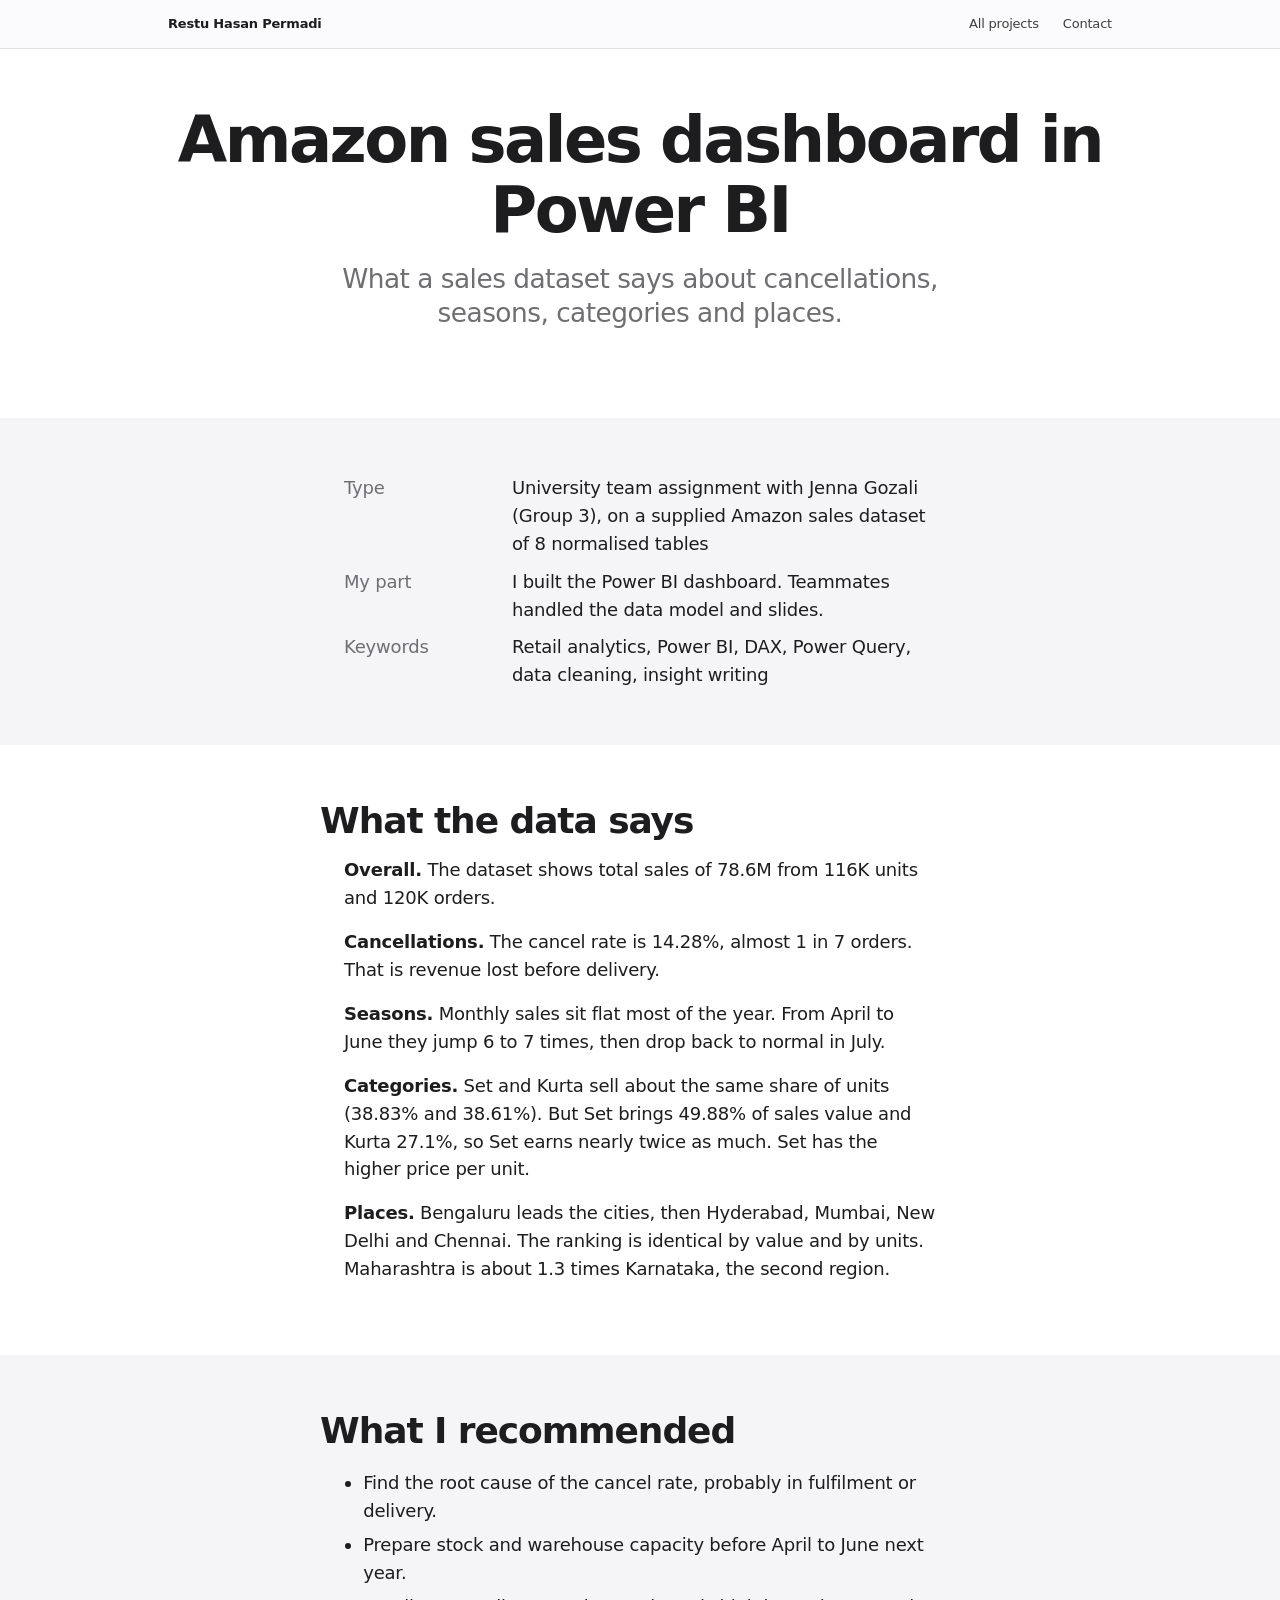
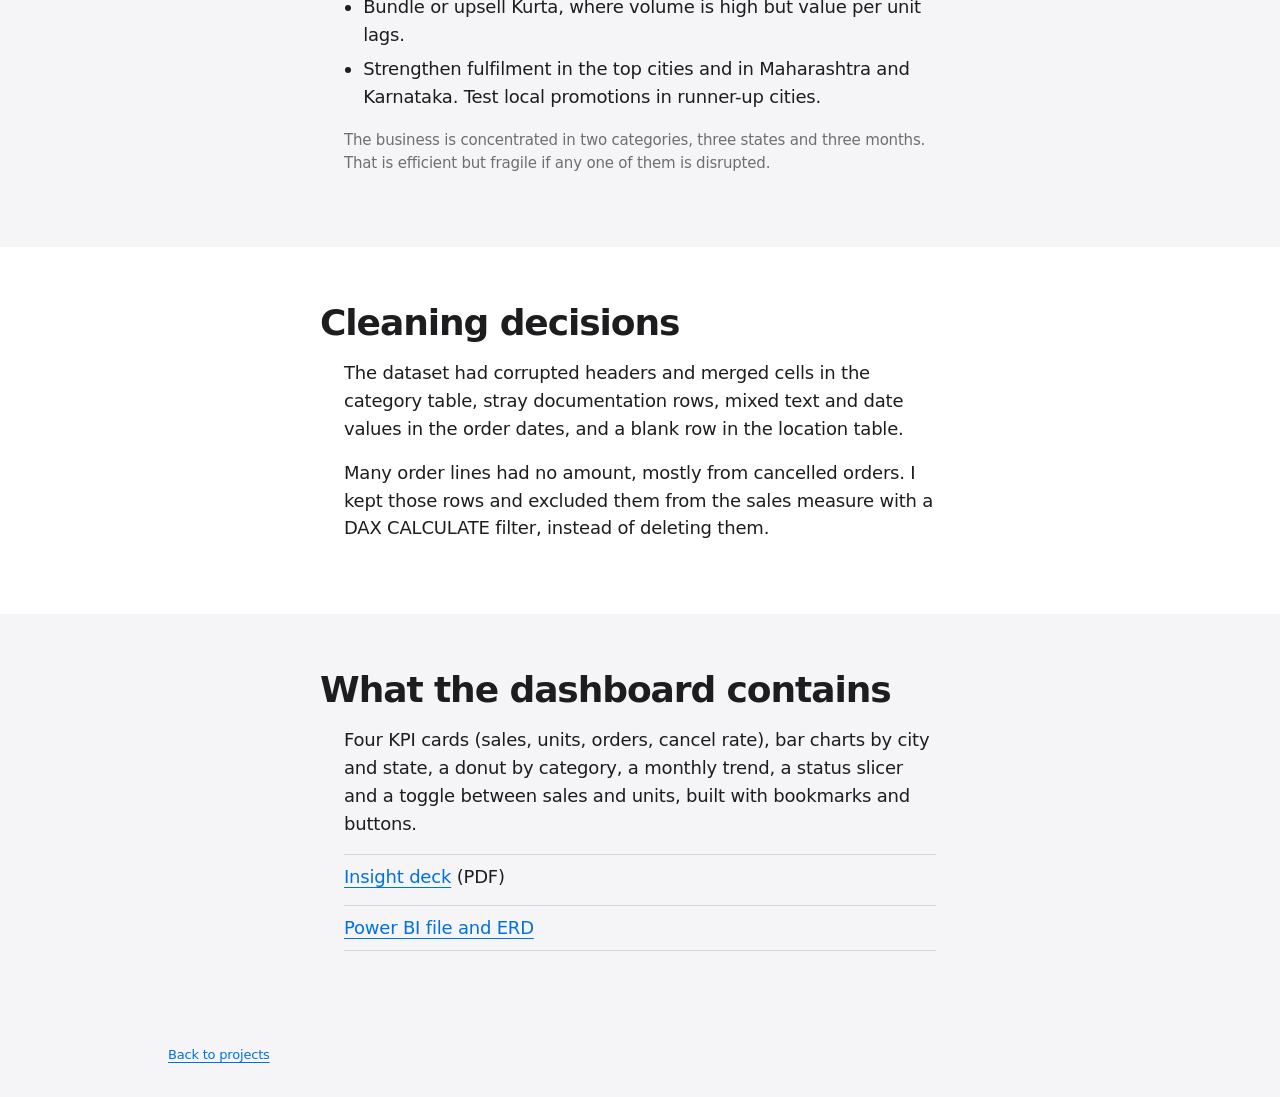
==== amazon-dashboard.html @ 0448d988 "Add files via upload" ====
<!DOCTYPE html>
<html lang="en">
<head>
  <meta charset="utf-8">
  <meta name="viewport" content="width=device-width, initial-scale=1">
  <title>Amazon Sales Dashboard | Restu Hasan Permadi</title>
  <link rel="stylesheet" href="style.css">
</head>
<body class="case">

<header class="site">
  <nav class="wrap" aria-label="Sections">
    <a class="name" href="index.html">Restu Hasan Permadi</a>
    <a href="index.html#projects">All projects</a>
    <a href="index.html#contact">Contact</a>
  </nav>
</header>

<main>
  <section class="hero wrap">
    <h1>Amazon sales dashboard in Power BI</h1>
    <p class="lead">What a sales dataset says about cancellations, seasons, categories and places.</p>
  </section>

  <section class="gray">
    <div class="body">
      <dl class="facts" style="margin-top:0">
        <dt>Type</dt><dd>University team assignment with Jenna Gozali (Group 3), on a supplied Amazon sales dataset of 8 normalised tables</dd>
        <dt>My part</dt><dd>I built the Power BI dashboard. Teammates handled the data model and slides.</dd>
        <dt>Keywords</dt><dd>Retail analytics, Power BI, DAX, Power Query, data cleaning, insight writing</dd>
      </dl>
    </div>
  </section>

  <section>
    <h2>What the data says</h2>
    <div class="body">
      <p><strong>Overall.</strong> The dataset shows total sales of 78.6M from 116K units and 120K orders.</p>
      <p><strong>Cancellations.</strong> The cancel rate is 14.28%, almost 1 in 7 orders. That is revenue lost before delivery.</p>
      <p><strong>Seasons.</strong> Monthly sales sit flat most of the year. From April to June they jump 6 to 7 times, then drop back to normal in July.</p>
      <p><strong>Categories.</strong> Set and Kurta sell about the same share of units (38.83% and 38.61%). But Set brings 49.88% of sales value and Kurta 27.1%, so Set earns nearly twice as much. Set has the higher price per unit.</p>
      <p><strong>Places.</strong> Bengaluru leads the cities, then Hyderabad, Mumbai, New Delhi and Chennai. The ranking is identical by value and by units. Maharashtra is about 1.3 times Karnataka, the second region.</p>
    </div>
  </section>

  <section class="gray">
    <h2>What I recommended</h2>
    <div class="body">
      <ul>
        <li>Find the root cause of the cancel rate, probably in fulfilment or delivery.</li>
        <li>Prepare stock and warehouse capacity before April to June next year.</li>
        <li>Bundle or upsell Kurta, where volume is high but value per unit lags.</li>
        <li>Strengthen fulfilment in the top cities and in Maharashtra and Karnataka. Test local promotions in runner-up cities.</li>
      </ul>
      <p class="note">The business is concentrated in two categories, three states and three months. That is efficient but fragile if any one of them is disrupted.</p>
    </div>
  </section>

  <section>
    <h2>Cleaning decisions</h2>
    <div class="body">
      <p>The dataset had corrupted headers and merged cells in the category table, stray documentation rows, mixed text and date values in the order dates, and a blank row in the location table.</p>
      <p>Many order lines had no amount, mostly from cancelled orders. I kept those rows and excluded them from the sales measure with a DAX CALCULATE filter, instead of deleting them.</p>
    </div>
  </section>

  <section class="gray">
    <h2>What the dashboard contains</h2>
    <div class="body">
      <p>Four KPI cards (sales, units, orders, cancel rate), bar charts by city and state, a donut by category, a monthly trend, a status slicer and a toggle between sales and units, built with bookmarks and buttons.</p>
      <ul class="docs">
        <li><a href="files/amazon-powerbi-deck.pdf">Insight deck</a> (PDF)</li>
        <li><a href="https://drive.google.com/drive/folders/1_nYB5-_UlMq2PHaqi1VxmDVyxdkS71Eo?usp=sharing">Power BI file and ERD</a></li>
      </ul>
    </div>
  </section>
</main>

<footer class="foot"><div class="wrap"><a href="index.html#projects">Back to projects</a></div></footer>

</body>
</html>
---- style.css ----
:root{--ink:#1d1d1f;--mut:#6e6e73;--gray:#f5f5f7;--blue:#0071e3;--sky:#2997ff;--w:62rem}
*{box-sizing:border-box}
html{scroll-behavior:smooth;scroll-padding-top:3rem}
body{margin:0;background:#fff;color:var(--ink);font:1.125rem/1.55 -apple-system,BlinkMacSystemFont,"SF Pro Text","Helvetica Neue",system-ui,sans-serif;letter-spacing:-.011em}
h1,h2,h3{font-weight:600;line-height:1.1;letter-spacing:-.03em;margin:0 0 1rem}
h1{font-size:clamp(2.75rem,8vw,5.5rem);letter-spacing:-.04em}
h2{font-size:clamp(2rem,5vw,3.25rem);text-align:center}
h3{font-size:1.4rem}
p{margin:0 0 1rem}
a{color:var(--blue);text-underline-offset:.2em}
a:focus-visible,button:focus-visible{outline:2px solid var(--blue);outline-offset:3px}
.wrap{max-width:var(--w);margin:0 auto;padding:0 1.5rem}
.narrow{max-width:38rem;margin-left:auto;margin-right:auto}
.mut{color:var(--mut)}
.c{text-align:center}

.site{position:sticky;top:0;z-index:200;background:rgba(251,251,253,.82);-webkit-backdrop-filter:saturate(180%) blur(20px);backdrop-filter:saturate(180%) blur(20px);border-bottom:1px solid rgba(0,0,0,.1)}
.site .wrap{display:flex;align-items:center;gap:1.5rem;height:3rem;font-size:.8125rem;overflow-x:auto;white-space:nowrap}
.site a{color:var(--ink);text-decoration:none;opacity:.85}
.site a:hover{opacity:1}
.site .name{font-weight:600;margin-right:auto;opacity:1}

section{padding:5.5rem 0}
.hero{padding:6.5rem 0 5.5rem;text-align:center}
.lead{font-size:clamp(1.25rem,3vw,1.65rem);line-height:1.3;color:var(--mut);max-width:38rem;margin:0 auto 2rem;letter-spacing:-.02em}
.btn{display:inline-block;background:var(--blue);color:#fff;border-radius:980px;padding:.7rem 1.5rem;text-decoration:none;font-size:1.0625rem;margin:0 .35rem .5rem}
.btn:hover{background:#0077ed}
.link{display:inline-block;margin:0 .75rem;font-size:1.0625rem}

.gray{background:var(--gray)}
.dark{background:#000;color:#f5f5f7}
.dark .mut{color:#a1a1a6}
.dark a{color:var(--sky)}

.facts{display:grid;grid-template-columns:9rem 1fr;gap:.6rem 1.5rem;max-width:40rem;margin:2rem auto 0}
.facts dt{color:var(--mut)}
.facts dd{margin:0}
.dark .facts dt{color:#86868b}
ul.plain{max-width:40rem;margin:2rem auto 0;padding:0;list-style:none}
ul.plain li{padding:.9rem 0;border-top:1px solid rgba(0,0,0,.12)}
ul.plain li:last-child{border-bottom:1px solid rgba(0,0,0,.12)}
.quote{font-size:clamp(1.4rem,3.2vw,2rem);line-height:1.3;letter-spacing:-.025em;font-weight:600;max-width:40rem;margin:2rem auto 1rem;text-align:center}
.foot{background:var(--gray);padding:2rem 0;font-size:.8125rem;color:var(--mut)}

/* Case pages */
.case h2{text-align:left;font-size:clamp(1.6rem,3.6vw,2.25rem);max-width:40rem;margin-left:auto;margin-right:auto}
.body{max-width:40rem;margin:0 auto;padding:0 1.5rem}
.case section{padding:3.5rem 0}
.case .hero h1{font-size:clamp(2.25rem,6vw,4rem)}
.big{font-size:clamp(2rem,5vw,3.25rem);font-weight:600;letter-spacing:-.035em;line-height:1.1}
table{border-collapse:collapse;width:100%;font-size:1rem;margin:1.25rem 0}
th,td{text-align:left;padding:.6rem .75rem .6rem 0;border-bottom:1px solid rgba(0,0,0,.12);vertical-align:top}
th{font-weight:600}
td.n,th.n{text-align:right;padding-right:0;white-space:nowrap}
.note{font-size:.9375rem;color:var(--mut)}
.docs{list-style:none;padding:0;margin:1rem 0 0}
.docs li{padding:.5rem 0;border-top:1px solid rgba(0,0,0,.12)}
.docs li:last-child{border-bottom:1px solid rgba(0,0,0,.12)}
ol,ul{padding-left:1.2rem}
li{margin-bottom:.4rem}

/* Coverflow: centre card faces you, neighbours swing their outer edges forward */
.cf{max-width:64rem;margin:3rem auto 0;padding:0 1.5rem;--cw:min(21rem,72vw);--ch:calc(var(--cw) * .62)}
.cf-stage{position:relative;height:calc(var(--ch) + 3rem);perspective:1000px;overflow:hidden;touch-action:pan-y;cursor:grab;user-select:none;-webkit-user-select:none}
.cf-stage.drag{cursor:grabbing}
.cf-card{position:absolute;left:50%;top:50%;width:var(--cw);height:var(--ch);margin:calc(var(--ch) / -2) 0 0 calc(var(--cw) / -2);padding:1.1rem;border:0;border-radius:14px;display:flex;align-items:flex-end;text-align:left;font:inherit;font-weight:600;letter-spacing:-.02em;color:#fff;background:var(--c) center/cover;box-shadow:0 20px 50px rgba(0,0,0,.55);transition:transform .45s ease,opacity .45s ease}
.cf-stage.drag .cf-card{transition:none}
.cf-card span{font-size:1.3rem;line-height:1.15}
.cf-card.img span{position:absolute;width:1px;height:1px;overflow:hidden;clip:rect(0 0 0 0)}
.cf-cap{text-align:center;margin-top:2rem;min-height:17rem}
.cf-cap .facts{grid-template-columns:auto auto;justify-content:center;text-align:left;margin:1.25rem auto;font-size:1rem;gap:.35rem 1.5rem}
.cf-ctl{display:flex;justify-content:center;gap:.75rem}
.cf-ctl button{font:inherit;font-size:1rem;background:none;border:1px solid #424245;border-radius:980px;padding:.45rem 1.25rem;color:#f5f5f7;cursor:pointer}
.cf-ctl button:disabled{color:#6e6e73;border-color:#2c2c2e;cursor:default}

.print-only{display:none}

@media (max-width:34rem){.facts{grid-template-columns:1fr;gap:0}.facts dd{margin-bottom:.75rem}.cf-cap .facts{grid-template-columns:1fr;text-align:center}}
@media (prefers-reduced-motion:reduce){html{scroll-behavior:auto}.cf-card{transition:none}}

@media print{
  @page{size:A4;margin:14mm}
  body{font-size:10.5pt;line-height:1.45;-webkit-print-color-adjust:exact;print-color-adjust:exact}
  .site,.cf,.btn,.link,noscript,.no-print{display:none!important}
  .print-only{display:block}
  .dark{background:#fff;color:var(--ink)}
  .dark .mut{color:var(--mut)}
  section{padding:1rem 0}
  h2{break-after:avoid}
  .hero{padding:1rem 0 1.2rem}
  h1{font-size:34pt}
  h2{font-size:18pt;margin-bottom:.6rem}
  .case h2{font-size:15pt}
  .case section{padding:.8rem 0}
  .gray{background:#fff}
  .facts{margin-top:.8rem}
  a{color:var(--ink);text-decoration:underline}
  .pl{display:grid;grid-template-columns:1fr;gap:.9rem;max-width:40rem;margin:1rem auto 0}
  .pl article{break-inside:avoid;border-top:1px solid #ccc;padding-top:.6rem}
  .pl img{display:block;width:7.5cm;height:auto;border-radius:6px;margin-bottom:.4rem}
  .pl h3{font-size:12pt;margin-bottom:.2rem}
  .pl p{margin-bottom:.2rem}
  table,.docs li{break-inside:avoid}
  .foot{display:none}
}
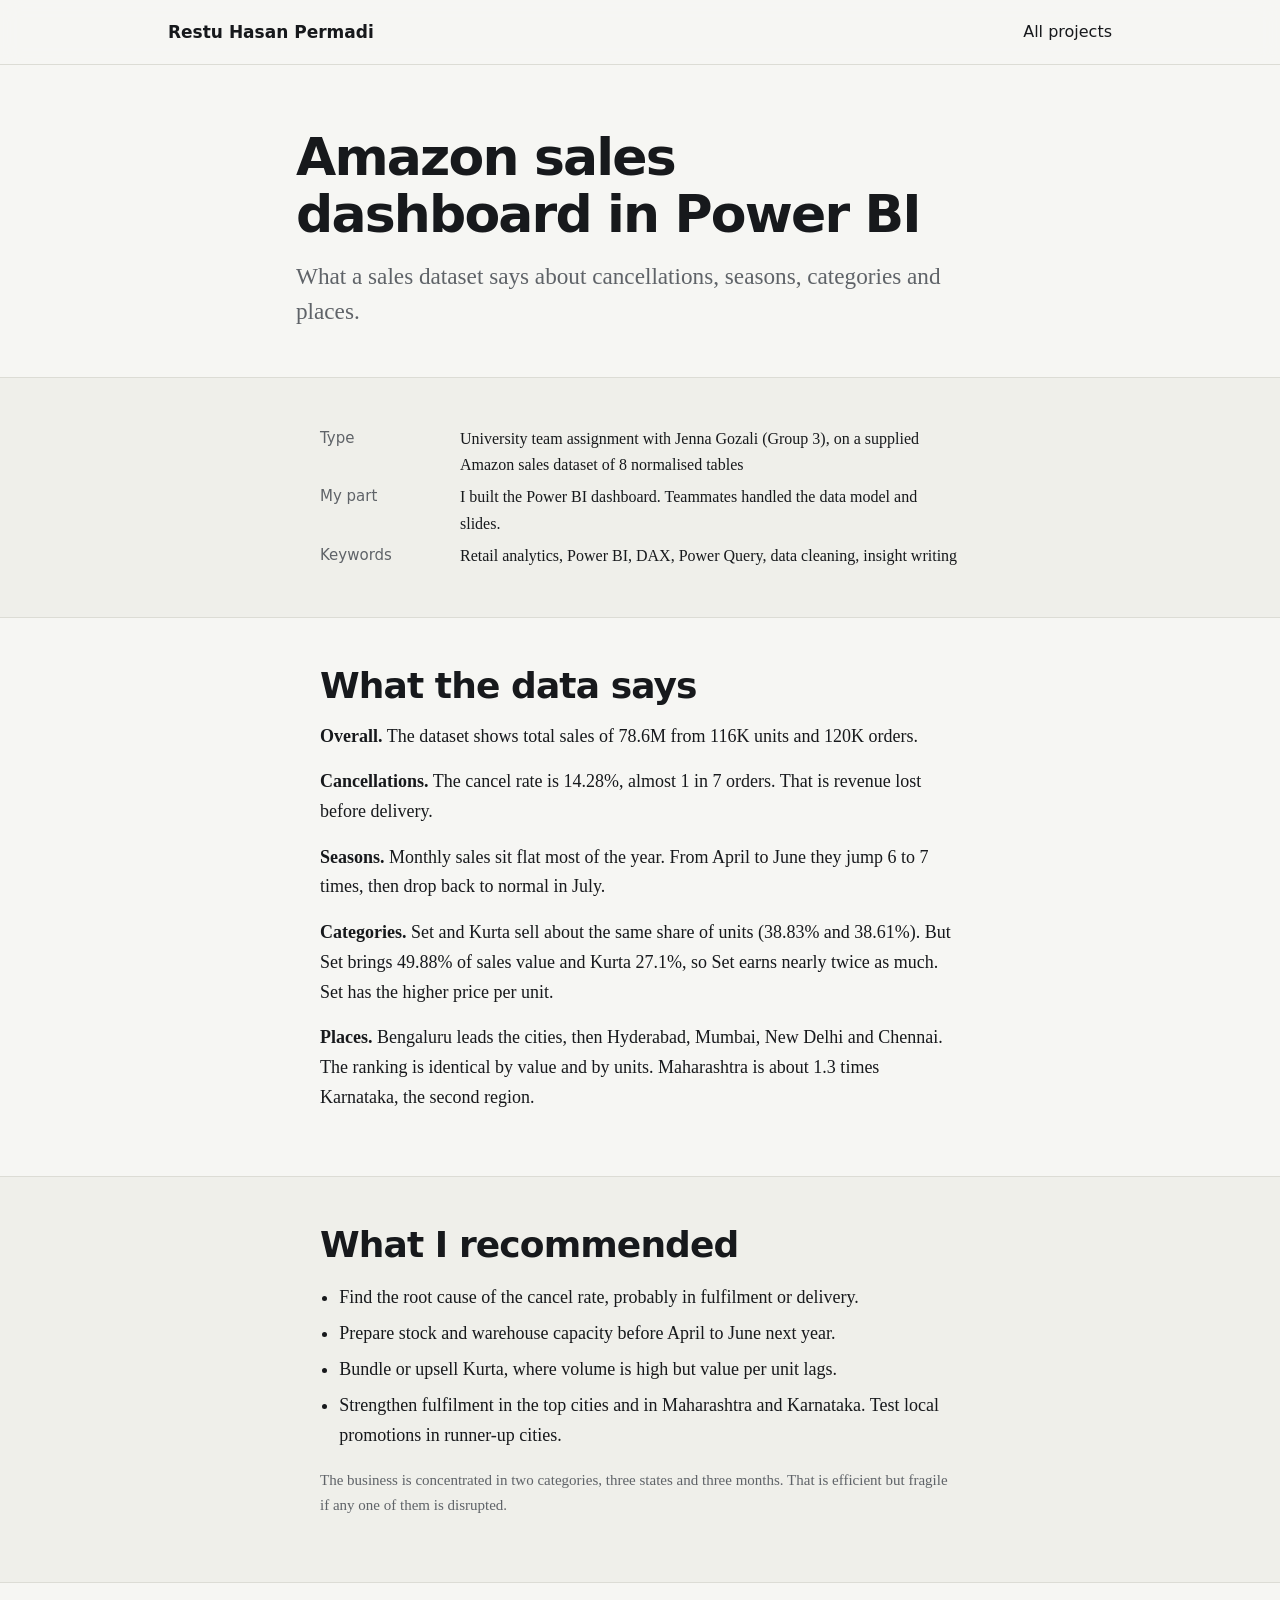
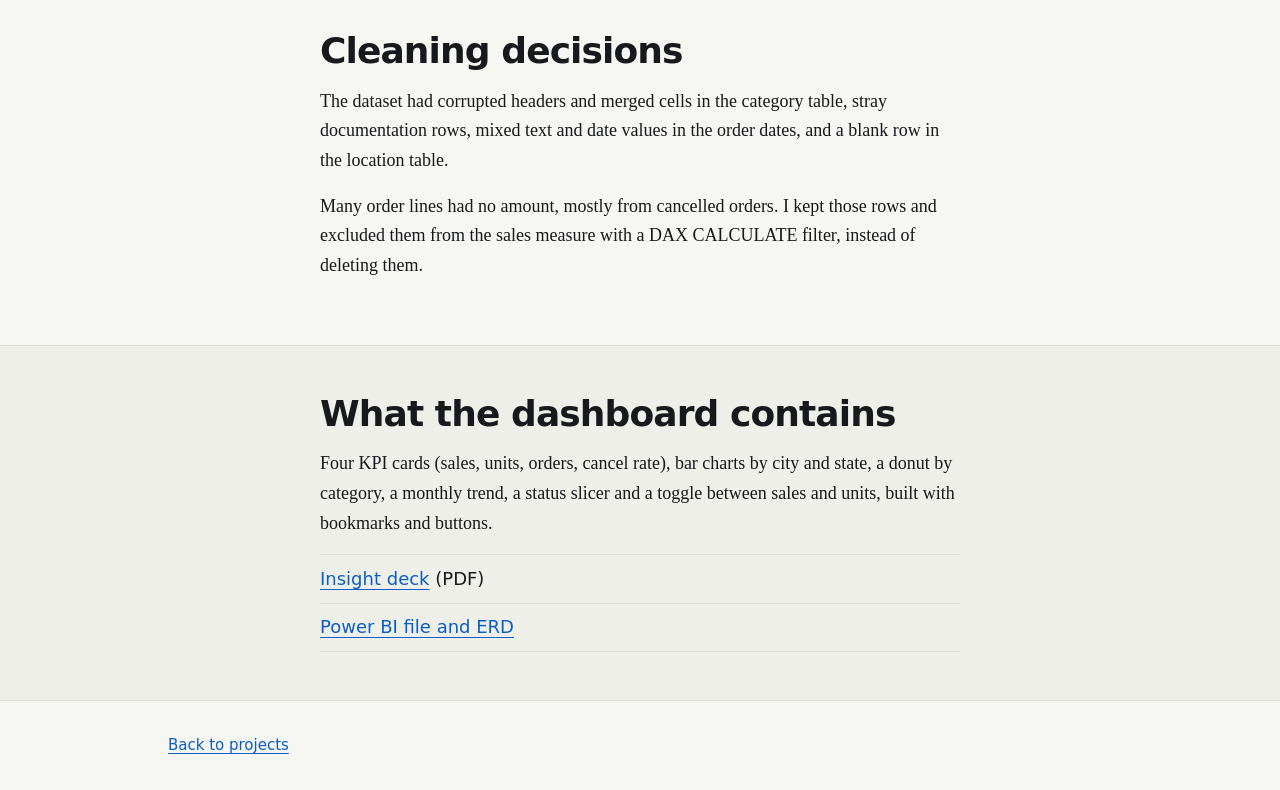
==== commit 97e22e90: "Add files via upload" ====
--- a/amazon-dashboard.html
+++ b/amazon-dashboard.html
@@ -12,7 +12,6 @@
   <nav class="wrap" aria-label="Sections">
     <a class="name" href="index.html">Restu Hasan Permadi</a>
     <a href="index.html#projects">All projects</a>
-    <a href="index.html#contact">Contact</a>
   </nav>
 </header>
 
--- a/style.css
+++ b/style.css
@@ -1,105 +1,135 @@
-:root{--ink:#1d1d1f;--mut:#6e6e73;--gray:#f5f5f7;--blue:#0071e3;--sky:#2997ff;--w:62rem}
+:root{--bg:#f6f6f3;--paper:#fff;--ink:#17191c;--mut:#5f6368;--rule:#dcdcd5;--accent:#0b5fc4;--accent-d:#094c9d;--serif:"Iowan Old Style","Palatino Linotype",Palatino,Georgia,serif;--sans:-apple-system,BlinkMacSystemFont,"Segoe UI","Helvetica Neue",system-ui,sans-serif}
 *{box-sizing:border-box}
-html{scroll-behavior:smooth;scroll-padding-top:3rem}
-body{margin:0;background:#fff;color:var(--ink);font:1.125rem/1.55 -apple-system,BlinkMacSystemFont,"SF Pro Text","Helvetica Neue",system-ui,sans-serif;letter-spacing:-.011em}
-h1,h2,h3{font-weight:600;line-height:1.1;letter-spacing:-.03em;margin:0 0 1rem}
-h1{font-size:clamp(2.75rem,8vw,5.5rem);letter-spacing:-.04em}
-h2{font-size:clamp(2rem,5vw,3.25rem);text-align:center}
-h3{font-size:1.4rem}
+html{scroll-behavior:smooth;scroll-padding-top:4.5rem}
+body{margin:0;background:var(--bg);color:var(--ink);font:1.125rem/1.65 var(--serif)}
+h1,h2,h3,.sans{font-family:var(--sans)}
+h1,h2,h3{font-weight:700;line-height:1.1;letter-spacing:-.025em;margin:0 0 1rem}
+h1{font-size:clamp(2.75rem,7vw,4.75rem);letter-spacing:-.035em}
+h2{font-size:clamp(1.75rem,3.6vw,2.25rem)}
+h3{font-size:1.2rem;letter-spacing:-.015em}
 p{margin:0 0 1rem}
-a{color:var(--blue);text-underline-offset:.2em}
-a:focus-visible,button:focus-visible{outline:2px solid var(--blue);outline-offset:3px}
-.wrap{max-width:var(--w);margin:0 auto;padding:0 1.5rem}
-.narrow{max-width:38rem;margin-left:auto;margin-right:auto}
+a{color:var(--accent);text-underline-offset:.2em}
+a:hover{color:var(--accent-d)}
+a:focus-visible,button:focus-visible{outline:2px solid var(--accent);outline-offset:3px}
+.wrap{max-width:62rem;margin:0 auto;padding:0 1.5rem}
 .mut{color:var(--mut)}
 .c{text-align:center}
+.note{font-size:.9375rem;color:var(--mut)}
 
-.site{position:sticky;top:0;z-index:200;background:rgba(251,251,253,.82);-webkit-backdrop-filter:saturate(180%) blur(20px);backdrop-filter:saturate(180%) blur(20px);border-bottom:1px solid rgba(0,0,0,.1)}
-.site .wrap{display:flex;align-items:center;gap:1.5rem;height:3rem;font-size:.8125rem;overflow-x:auto;white-space:nowrap}
-.site a{color:var(--ink);text-decoration:none;opacity:.85}
-.site a:hover{opacity:1}
-.site .name{font-weight:600;margin-right:auto;opacity:1}
+/* Top bar */
+.site{position:sticky;top:0;z-index:200;background:rgba(246,246,243,.92);-webkit-backdrop-filter:blur(10px);backdrop-filter:blur(10px);border-bottom:1px solid var(--rule);font-family:var(--sans)}
+.site .wrap{display:flex;align-items:center;gap:1.5rem;height:4rem;font-size:1rem;overflow-x:auto;white-space:nowrap}
+.site a{color:var(--ink);text-decoration:none}
+.site a:hover{color:var(--accent)}
+.site .name{font-weight:700;margin-right:auto;font-size:1.0625rem}
 
-section{padding:5.5rem 0}
-.hero{padding:6.5rem 0 5.5rem;text-align:center}
-.lead{font-size:clamp(1.25rem,3vw,1.65rem);line-height:1.3;color:var(--mut);max-width:38rem;margin:0 auto 2rem;letter-spacing:-.02em}
-.btn{display:inline-block;background:var(--blue);color:#fff;border-radius:980px;padding:.7rem 1.5rem;text-decoration:none;font-size:1.0625rem;margin:0 .35rem .5rem}
-.btn:hover{background:#0077ed}
-.link{display:inline-block;margin:0 .75rem;font-size:1.0625rem}
+section{padding:4.5rem 0}
+section+section{border-top:1px solid var(--rule)}
 
-.gray{background:var(--gray)}
-.dark{background:#000;color:#f5f5f7}
-.dark .mut{color:#a1a1a6}
-.dark a{color:var(--sky)}
+/* Intro */
+.intro{padding:4.5rem 0 4rem;border-top:0}
+.intro .wrap{display:grid;grid-template-columns:minmax(0,19rem) minmax(0,1fr);gap:3.5rem;align-items:center}
+.photo{position:relative;margin:0 1rem 1rem 0}
+.photo::before{content:"";position:absolute;inset:1rem -1rem -1rem 1rem;background:var(--accent);border-radius:6px}
+.photo img{position:relative;display:block;width:100%;height:auto;aspect-ratio:4/5;object-fit:cover;object-position:center 20%;border-radius:6px;background:#e6e6e1}
+.lead{font-size:clamp(1.2rem,2.4vw,1.45rem);line-height:1.5}
+.intro p{max-width:36rem}
+.links{display:flex;flex-wrap:wrap;align-items:center;gap:.5rem 1.25rem;margin-top:1.75rem;font-family:var(--sans);font-size:1rem}
+.btn{display:inline-block;background:var(--accent);color:#fff;border-radius:6px;padding:.7rem 1.25rem;text-decoration:none;font-weight:600}
+.btn:hover{background:var(--accent-d);color:#fff}
 
-.facts{display:grid;grid-template-columns:9rem 1fr;gap:.6rem 1.5rem;max-width:40rem;margin:2rem auto 0}
-.facts dt{color:var(--mut)}
+/* Work */
+.wrap.sec-head{max-width:62rem;margin-bottom:2rem}
+.sec-head p{color:var(--mut);margin:0;max-width:40rem}
+.cf{max-width:64rem;margin:0 auto;padding:0 1.5rem;--cw:min(21rem,72vw);--ch:calc(var(--cw) * .62)}
+.cf-stage{position:relative;height:calc(var(--ch) + 3rem);perspective:1000px;overflow:hidden;touch-action:pan-y;cursor:grab;user-select:none;-webkit-user-select:none}
+.cf-stage.drag{cursor:grabbing}
+.cf-card{position:absolute;left:50%;top:50%;width:var(--cw);height:var(--ch);margin:calc(var(--ch) / -2) 0 0 calc(var(--cw) / -2);padding:0;border:1px solid var(--rule);border-radius:8px;overflow:hidden;background:#fff center/cover no-repeat;box-shadow:0 14px 34px rgba(23,25,28,.22);transition:transform .45s ease,opacity .45s ease;font:inherit;color:inherit}
+.cf-stage.drag .cf-card{transition:none}
+.cf-card span{position:absolute;width:1px;height:1px;overflow:hidden;clip:rect(0 0 0 0)}
+.cf-cap{max-width:40rem;margin:1.5rem auto 0;text-align:center;min-height:15rem}
+.cf-cap h3{font-size:1.5rem;margin-bottom:.5rem}
+.cf-cap p{margin:0 auto .75rem}
+.facts{display:grid;grid-template-columns:7.5rem 1fr;gap:.35rem 1.25rem;margin:1rem auto;text-align:left;font-size:1rem;max-width:34rem}
+.facts dt{color:var(--mut);font-family:var(--sans);font-size:.9375rem}
 .facts dd{margin:0}
-.dark .facts dt{color:#86868b}
-ul.plain{max-width:40rem;margin:2rem auto 0;padding:0;list-style:none}
-ul.plain li{padding:.9rem 0;border-top:1px solid rgba(0,0,0,.12)}
-ul.plain li:last-child{border-bottom:1px solid rgba(0,0,0,.12)}
-.quote{font-size:clamp(1.4rem,3.2vw,2rem);line-height:1.3;letter-spacing:-.025em;font-weight:600;max-width:40rem;margin:2rem auto 1rem;text-align:center}
-.foot{background:var(--gray);padding:2rem 0;font-size:.8125rem;color:var(--mut)}
+.cf-ctl{display:flex;justify-content:center;gap:.75rem;margin-top:.5rem;font-family:var(--sans)}
+.cf-ctl button{font:inherit;font-size:1rem;background:none;border:1px solid var(--ink);border-radius:6px;padding:.4rem 1.1rem;color:var(--ink);cursor:pointer}
+.cf-ctl button:hover:not(:disabled){background:var(--ink);color:#fff}
+.cf-ctl button:disabled{color:#9a9ea3;border-color:var(--rule);cursor:default}
+
+.more{max-width:44rem;margin:4rem auto 0;padding:0 1.5rem}
+.more h3{margin-bottom:.25rem}
+.list{list-style:none;margin:1rem 0 0;padding:0}
+.list li{padding:.9rem 0;border-top:1px solid var(--rule);display:grid;grid-template-columns:1fr auto;gap:.25rem 1.5rem;align-items:baseline;margin:0}
+.list li:last-child{border-bottom:1px solid var(--rule)}
+.list strong{font-family:var(--sans);font-weight:600}
+.list .d{grid-column:1;color:var(--mut);font-size:1rem}
+.list .l{grid-row:1;grid-column:2;font-family:var(--sans);font-size:.9375rem}
+
+/* Experience */
+.tl{list-style:none;margin:0;padding:0;max-width:44rem}
+.tl li{display:grid;grid-template-columns:8rem 1fr;gap:.25rem 2rem;padding:1.1rem 0;border-top:1px solid var(--rule);margin:0}
+.tl li:last-child{border-bottom:1px solid var(--rule)}
+.tl .when{font-family:var(--sans);color:var(--mut);font-size:.9375rem;padding-top:.15rem}
+.tl strong{font-family:var(--sans);font-weight:600}
+.tl p{margin:.15rem 0 0;color:var(--mut);font-size:1rem}
+.tools{max-width:44rem;margin-top:1.5rem}
+
+.foot{border-top:1px solid var(--rule);padding:2rem 0;font-family:var(--sans);font-size:.9375rem;color:var(--mut)}
+.print-only{display:none}
 
 /* Case pages */
-.case h2{text-align:left;font-size:clamp(1.6rem,3.6vw,2.25rem);max-width:40rem;margin-left:auto;margin-right:auto}
-.body{max-width:40rem;margin:0 auto;padding:0 1.5rem}
-.case section{padding:3.5rem 0}
-.case .hero h1{font-size:clamp(2.25rem,6vw,4rem)}
-.big{font-size:clamp(2rem,5vw,3.25rem);font-weight:600;letter-spacing:-.035em;line-height:1.1}
-table{border-collapse:collapse;width:100%;font-size:1rem;margin:1.25rem 0}
-th,td{text-align:left;padding:.6rem .75rem .6rem 0;border-bottom:1px solid rgba(0,0,0,.12);vertical-align:top}
+.case .hero{padding:4rem 0 3rem}
+.case .hero.wrap{max-width:43rem}
+.case .hero h1{font-size:clamp(2rem,5vw,3.25rem)}
+.case .hero .lead{color:var(--mut);margin-bottom:0}
+.case section{padding:3rem 0}
+.case .gray{background:#efefea}
+.case section h2{max-width:43rem;margin-left:auto;margin-right:auto;padding:0 1.5rem}
+.body{max-width:43rem;margin:0 auto;padding:0 1.5rem}
+.case .facts{margin:0;max-width:none}
+table{border-collapse:collapse;width:100%;font-size:1rem;margin:1.25rem 0;font-family:var(--sans)}
+th,td{text-align:left;padding:.6rem .75rem .6rem 0;border-bottom:1px solid var(--rule);vertical-align:top}
 th{font-weight:600}
 td.n,th.n{text-align:right;padding-right:0;white-space:nowrap}
-.note{font-size:.9375rem;color:var(--mut)}
-.docs{list-style:none;padding:0;margin:1rem 0 0}
-.docs li{padding:.5rem 0;border-top:1px solid rgba(0,0,0,.12)}
-.docs li:last-child{border-bottom:1px solid rgba(0,0,0,.12)}
+.docs{list-style:none;padding:0;margin:1rem 0 0;font-family:var(--sans)}
+.docs li{padding:.55rem 0;border-top:1px solid var(--rule);margin:0}
+.docs li:last-child{border-bottom:1px solid var(--rule)}
 ol,ul{padding-left:1.2rem}
 li{margin-bottom:.4rem}
 
-/* Coverflow: centre card faces you, neighbours swing their outer edges forward */
-.cf{max-width:64rem;margin:3rem auto 0;padding:0 1.5rem;--cw:min(21rem,72vw);--ch:calc(var(--cw) * .62)}
-.cf-stage{position:relative;height:calc(var(--ch) + 3rem);perspective:1000px;overflow:hidden;touch-action:pan-y;cursor:grab;user-select:none;-webkit-user-select:none}
-.cf-stage.drag{cursor:grabbing}
-.cf-card{position:absolute;left:50%;top:50%;width:var(--cw);height:var(--ch);margin:calc(var(--ch) / -2) 0 0 calc(var(--cw) / -2);padding:1.1rem;border:0;border-radius:14px;display:flex;align-items:flex-end;text-align:left;font:inherit;font-weight:600;letter-spacing:-.02em;color:#fff;background:var(--c) center/cover;box-shadow:0 20px 50px rgba(0,0,0,.55);transition:transform .45s ease,opacity .45s ease}
-.cf-stage.drag .cf-card{transition:none}
-.cf-card span{font-size:1.3rem;line-height:1.15}
-.cf-card.img span{position:absolute;width:1px;height:1px;overflow:hidden;clip:rect(0 0 0 0)}
-.cf-cap{text-align:center;margin-top:2rem;min-height:17rem}
-.cf-cap .facts{grid-template-columns:auto auto;justify-content:center;text-align:left;margin:1.25rem auto;font-size:1rem;gap:.35rem 1.5rem}
-.cf-ctl{display:flex;justify-content:center;gap:.75rem}
-.cf-ctl button{font:inherit;font-size:1rem;background:none;border:1px solid #424245;border-radius:980px;padding:.45rem 1.25rem;color:#f5f5f7;cursor:pointer}
-.cf-ctl button:disabled{color:#6e6e73;border-color:#2c2c2e;cursor:default}
-
-.print-only{display:none}
-
-@media (max-width:34rem){.facts{grid-template-columns:1fr;gap:0}.facts dd{margin-bottom:.75rem}.cf-cap .facts{grid-template-columns:1fr;text-align:center}}
+@media (max-width:48rem){
+  .intro .wrap{grid-template-columns:1fr;gap:2.5rem}
+  .photo{max-width:16rem}
+  section{padding:3.5rem 0}
+}
+@media (max-width:34rem){
+  .facts{grid-template-columns:1fr;gap:0}.facts dd{margin-bottom:.6rem}
+  .tl li{grid-template-columns:1fr}
+  .list li{grid-template-columns:1fr}.list .l{grid-row:auto;grid-column:1}
+}
 @media (prefers-reduced-motion:reduce){html{scroll-behavior:auto}.cf-card{transition:none}}
 
 @media print{
   @page{size:A4;margin:14mm}
-  body{font-size:10.5pt;line-height:1.45;-webkit-print-color-adjust:exact;print-color-adjust:exact}
-  .site,.cf,.btn,.link,noscript,.no-print{display:none!important}
+  body{font-size:10.5pt;line-height:1.45;background:#fff;-webkit-print-color-adjust:exact;print-color-adjust:exact}
+  .site,.cf,.btn,noscript,.no-print,.cf-ctl,.foot{display:none!important}
   .print-only{display:block}
-  .dark{background:#fff;color:var(--ink)}
-  .dark .mut{color:var(--mut)}
-  section{padding:1rem 0}
-  h2{break-after:avoid}
-  .hero{padding:1rem 0 1.2rem}
-  h1{font-size:34pt}
-  h2{font-size:18pt;margin-bottom:.6rem}
-  .case h2{font-size:15pt}
+  section{padding:1rem 0;border-top:1px solid var(--rule)}
+  .intro{padding-top:0}
+  .intro .wrap{grid-template-columns:5cm 1fr;gap:1.2rem}
+  .photo::before{display:none}
+  h1{font-size:30pt}
+  h2{font-size:15pt;break-after:avoid}
+  a{color:var(--ink)}
+  .case .gray{background:#fff}
   .case section{padding:.8rem 0}
-  .gray{background:#fff}
-  .facts{margin-top:.8rem}
-  a{color:var(--ink);text-decoration:underline}
-  .pl{display:grid;grid-template-columns:1fr;gap:.9rem;max-width:40rem;margin:1rem auto 0}
-  .pl article{break-inside:avoid;border-top:1px solid #ccc;padding-top:.6rem}
-  .pl img{display:block;width:7.5cm;height:auto;border-radius:6px;margin-bottom:.4rem}
+  .case .hero{padding:.5rem 0}
+  .pl{display:grid;gap:.9rem;max-width:44rem;margin:1rem auto 0;padding:0 1.5rem}
+  .pl article{break-inside:avoid;border-top:1px solid var(--rule);padding-top:.6rem}
+  .pl img{display:block;width:7.5cm;height:auto;border-radius:4px;margin-bottom:.4rem}
   .pl h3{font-size:12pt;margin-bottom:.2rem}
   .pl p{margin-bottom:.2rem}
-  table,.docs li{break-inside:avoid}
-  .foot{display:none}
+  table,.docs li,.tl li,.list li{break-inside:avoid}
 }
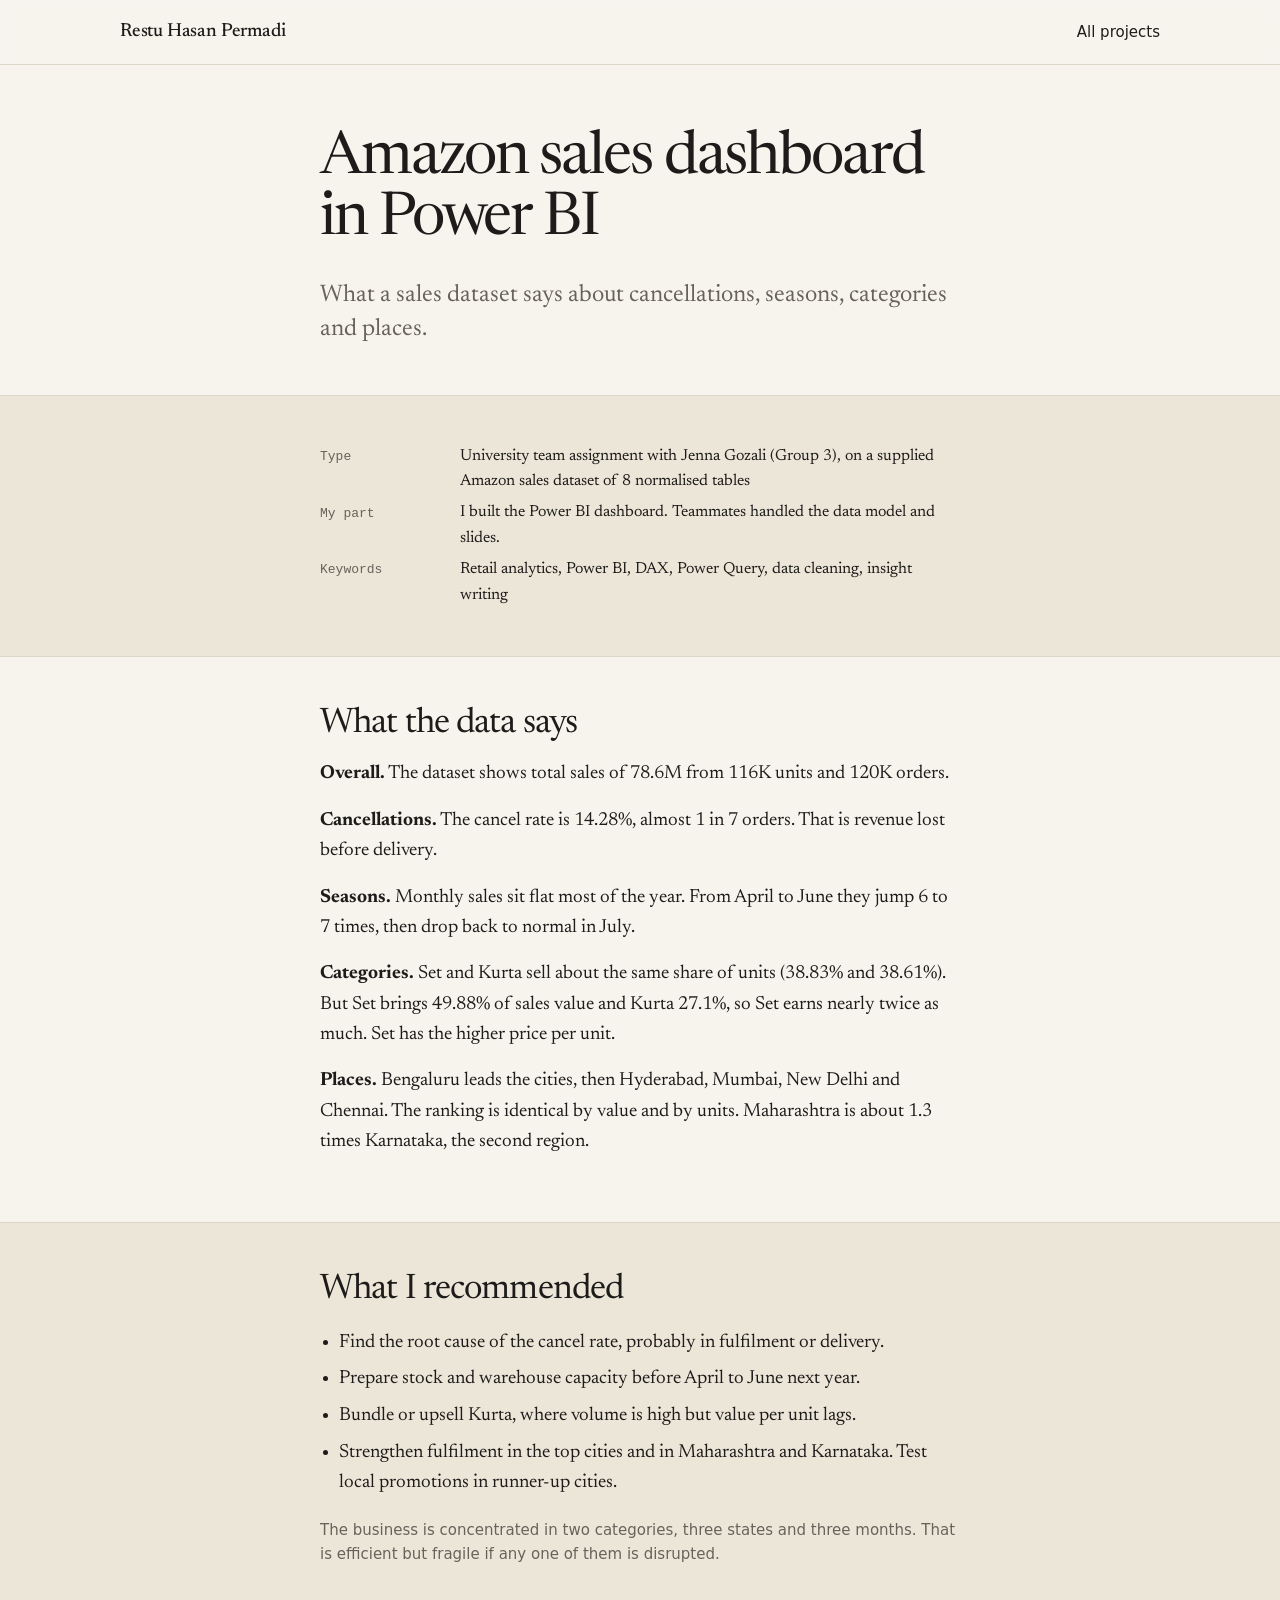
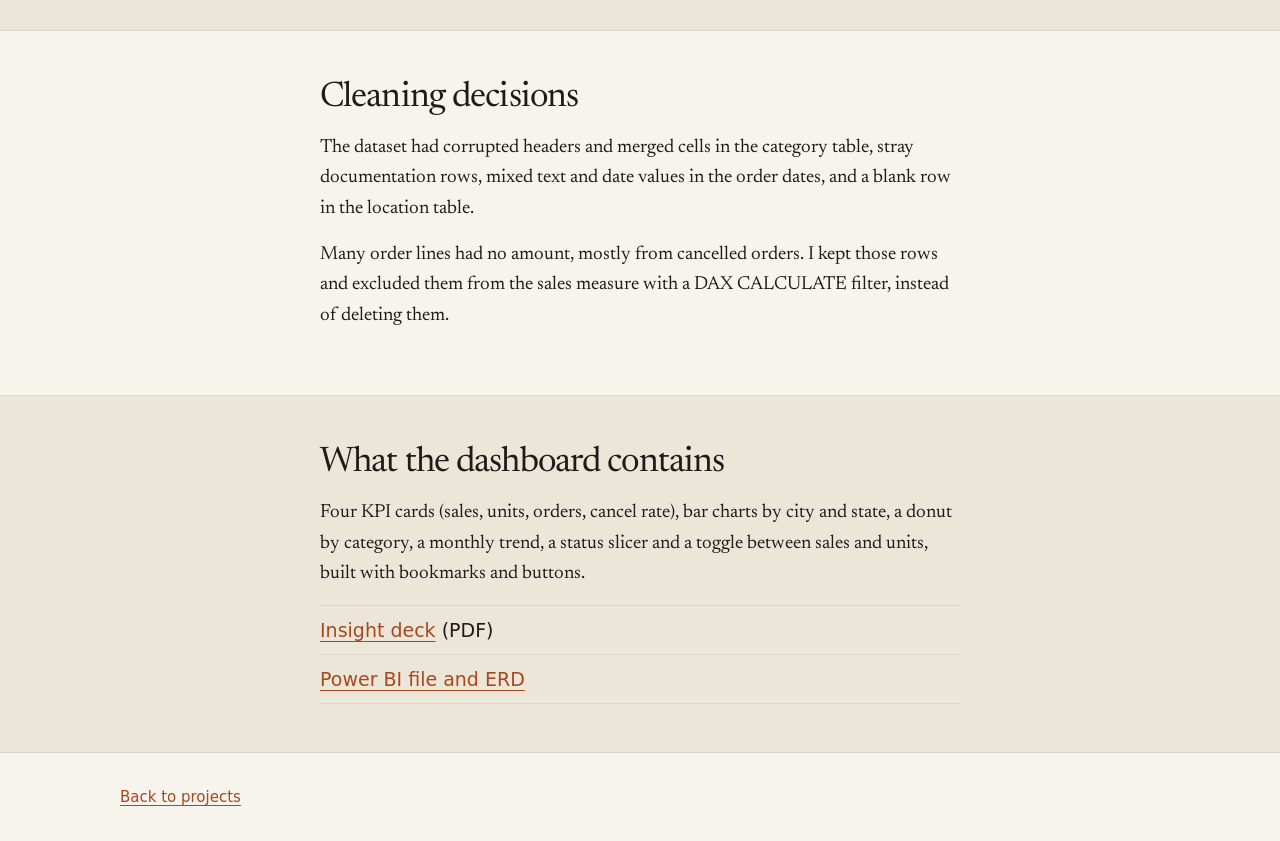
==== commit fd05353b: "Add files via upload" ====
--- a/amazon-dashboard.html
+++ b/amazon-dashboard.html
@@ -4,6 +4,8 @@
   <meta charset="utf-8">
   <meta name="viewport" content="width=device-width, initial-scale=1">
   <title>Amazon Sales Dashboard | Restu Hasan Permadi</title>
+  <link rel="preconnect" href="https://fonts.googleapis.com"><link rel="preconnect" href="https://fonts.gstatic.com" crossorigin>
+  <link rel="stylesheet" href="https://fonts.googleapis.com/css2?family=Newsreader:ital,opsz,wght@0,6..72,300..600;1,6..72,300..600&display=swap">
   <link rel="stylesheet" href="style.css">
 </head>
 <body class="case">
@@ -11,7 +13,7 @@
 <header class="site">
   <nav class="wrap" aria-label="Sections">
     <a class="name" href="index.html">Restu Hasan Permadi</a>
-    <a href="index.html#projects">All projects</a>
+    <a href="index.html#work">All projects</a>
   </nav>
 </header>
 
@@ -75,7 +77,7 @@
   </section>
 </main>
 
-<footer class="foot"><div class="wrap"><a href="index.html#projects">Back to projects</a></div></footer>
+<footer class="foot"><div class="wrap"><a href="index.html#work">Back to projects</a></div></footer>
 
 </body>
 </html>
--- a/style.css
+++ b/style.css
@@ -1,92 +1,140 @@
-:root{--bg:#f6f6f3;--paper:#fff;--ink:#17191c;--mut:#5f6368;--rule:#dcdcd5;--accent:#0b5fc4;--accent-d:#094c9d;--serif:"Iowan Old Style","Palatino Linotype",Palatino,Georgia,serif;--sans:-apple-system,BlinkMacSystemFont,"Segoe UI","Helvetica Neue",system-ui,sans-serif}
+:root{
+  --bg:#f7f4ee;--paper:#fffdf9;--sand:#ece6d9;--sage:#c3d6cb;--ink:#1d1c1a;--mut:#67635b;--rule:#ddd7ca;
+  --clay:#d97757;--amber:#eba24b;--accent:#a8481f;--accent-d:#862f0e;
+  --serif:"Newsreader","Iowan Old Style","Palatino Linotype",Palatino,Georgia,serif;
+  --sans:-apple-system,BlinkMacSystemFont,"Segoe UI","Helvetica Neue",system-ui,sans-serif;
+  --mono:ui-monospace,"SF Mono",Menlo,Consolas,monospace;
+}
 *{box-sizing:border-box}
 html{scroll-behavior:smooth;scroll-padding-top:4.5rem}
-body{margin:0;background:var(--bg);color:var(--ink);font:1.125rem/1.65 var(--serif)}
-h1,h2,h3,.sans{font-family:var(--sans)}
-h1,h2,h3{font-weight:700;line-height:1.1;letter-spacing:-.025em;margin:0 0 1rem}
-h1{font-size:clamp(2.75rem,7vw,4.75rem);letter-spacing:-.035em}
-h2{font-size:clamp(1.75rem,3.6vw,2.25rem)}
-h3{font-size:1.2rem;letter-spacing:-.015em}
+body{margin:0;background:var(--bg);color:var(--ink);font:1.1875rem/1.6 var(--serif)}
+h1,h2,h3{font-family:var(--serif);font-weight:400;line-height:1.08;letter-spacing:-.025em;margin:0 0 1rem}
+h1{font-size:clamp(3rem,8.2vw,6.25rem);letter-spacing:-.04em;line-height:.95}
+h2{font-size:clamp(2rem,4.4vw,3rem)}
+h3{font-size:1.35rem;letter-spacing:-.015em}
 p{margin:0 0 1rem}
 a{color:var(--accent);text-underline-offset:.2em}
 a:hover{color:var(--accent-d)}
 a:focus-visible,button:focus-visible{outline:2px solid var(--accent);outline-offset:3px}
-.wrap{max-width:62rem;margin:0 auto;padding:0 1.5rem}
+.wrap{max-width:68rem;margin:0 auto;padding:0 1.5rem}
 .mut{color:var(--mut)}
 .c{text-align:center}
-.note{font-size:.9375rem;color:var(--mut)}
+.note{font-family:var(--sans);font-size:.9375rem;color:var(--mut)}
+.eyebrow{font-family:var(--mono);font-size:.8125rem;letter-spacing:.02em;color:var(--mut);margin:0 0 .75rem}
 
 /* Top bar */
-.site{position:sticky;top:0;z-index:200;background:rgba(246,246,243,.92);-webkit-backdrop-filter:blur(10px);backdrop-filter:blur(10px);border-bottom:1px solid var(--rule);font-family:var(--sans)}
-.site .wrap{display:flex;align-items:center;gap:1.5rem;height:4rem;font-size:1rem;overflow-x:auto;white-space:nowrap}
+.site{position:sticky;top:0;z-index:200;background:rgba(247,244,238,.9);-webkit-backdrop-filter:blur(10px);backdrop-filter:blur(10px);border-bottom:1px solid var(--rule);font-family:var(--sans)}
+.site .wrap{display:flex;align-items:center;gap:1.75rem;height:4rem;font-size:.9375rem;overflow-x:auto;white-space:nowrap}
 .site a{color:var(--ink);text-decoration:none}
 .site a:hover{color:var(--accent)}
-.site .name{font-weight:700;margin-right:auto;font-size:1.0625rem}
-
-section{padding:4.5rem 0}
+.site .name{font-family:var(--serif);font-weight:500;margin-right:auto;font-size:1.1875rem;letter-spacing:-.01em}
+
+section{padding:5rem 0}
 section+section{border-top:1px solid var(--rule)}
 
-/* Intro */
-.intro{padding:4.5rem 0 4rem;border-top:0}
-.intro .wrap{display:grid;grid-template-columns:minmax(0,19rem) minmax(0,1fr);gap:3.5rem;align-items:center}
-.photo{position:relative;margin:0 1rem 1rem 0}
-.photo::before{content:"";position:absolute;inset:1rem -1rem -1rem 1rem;background:var(--accent);border-radius:6px}
-.photo img{position:relative;display:block;width:100%;height:auto;aspect-ratio:4/5;object-fit:cover;object-position:center 20%;border-radius:6px;background:#e6e6e1}
-.lead{font-size:clamp(1.2rem,2.4vw,1.45rem);line-height:1.5}
-.intro p{max-width:36rem}
-.links{display:flex;flex-wrap:wrap;align-items:center;gap:.5rem 1.25rem;margin-top:1.75rem;font-family:var(--sans);font-size:1rem}
-.btn{display:inline-block;background:var(--accent);color:#fff;border-radius:6px;padding:.7rem 1.25rem;text-decoration:none;font-weight:600}
-.btn:hover{background:var(--accent-d);color:#fff}
-
-/* Work */
-.wrap.sec-head{max-width:62rem;margin-bottom:2rem}
-.sec-head p{color:var(--mut);margin:0;max-width:40rem}
+/* Hero */
+.intro{position:relative;overflow:hidden;padding:3.5rem 0 4.5rem;border-top:0;isolation:isolate}
+.hero-bg{position:absolute;inset:0;z-index:-1;pointer-events:none}
+.blob{position:absolute;display:block;opacity:.7;animation:morph 18s ease-in-out infinite,drift 30s ease-in-out infinite}
+.b1{width:28rem;height:28rem;left:-10rem;bottom:-9rem;background:var(--sage)}
+.b2{width:24rem;height:24rem;right:-8rem;top:-6rem;background:#f2dcc4;animation-delay:-6s,-12s}
+@keyframes morph{0%,100%{border-radius:58% 42% 55% 45%/48% 56% 44% 52%}33%{border-radius:42% 58% 40% 60%/58% 42% 58% 42%}66%{border-radius:52% 48% 62% 38%/40% 60% 40% 60%}}
+@keyframes drift{0%,100%{transform:translate(0,0) rotate(0)}50%{transform:translate(2.5rem,1.5rem) rotate(14deg)}}
+.doodle{position:absolute;inset:0;width:100%;height:100%}
+.draw{stroke:var(--ink);stroke-width:1.6;opacity:.35;stroke-dasharray:1;stroke-dashoffset:1;animation:draw 12s ease-in-out infinite}
+.d2{stroke:var(--clay);opacity:.7;animation-delay:-5s}
+@keyframes draw{0%{stroke-dashoffset:1}45%,70%{stroke-dashoffset:0}100%{stroke-dashoffset:-1}}
+.spark{stroke:var(--clay);stroke-width:2.6;animation:spin 26s linear infinite}
+.s1{transform:translate(1040px,120px)}
+@keyframes spin{to{transform:translate(1040px,120px) rotate(360deg)}}
+.dot{fill:var(--clay);transform-box:fill-box;transform-origin:center;animation:pulse 4s ease-in-out infinite}
+@keyframes pulse{50%{transform:scale(1.8);opacity:.35}}
+
+.hero{display:grid;grid-template-columns:minmax(0,1.12fr) minmax(0,1fr);gap:3rem;align-items:stretch}
+.hero-text{display:flex;flex-direction:column;animation:rise .9s cubic-bezier(.2,.7,.2,1) both}
+.hero h1{margin-bottom:1.75rem}
+.lead{font-size:clamp(1.25rem,2.2vw,1.5rem);line-height:1.4;max-width:30rem}
+.more-bio{max-width:30rem;color:var(--mut);font-size:1.0625rem}
+.links{display:flex;flex-wrap:wrap;align-items:center;gap:.6rem 1.25rem;margin-top:1.25rem;font-family:var(--sans);font-size:.9375rem}
+.btn{display:inline-block;background:var(--ink);color:#fff;border-radius:999px;padding:.7rem 1.35rem;text-decoration:none;font-weight:500}
+.btn:hover{background:var(--accent);color:#fff}
+.links a:not(.btn){color:var(--ink)}
+.links a:not(.btn)::after{content:" \2192"}
+.stats{display:flex;flex-wrap:wrap;gap:1.25rem 2.75rem;margin:auto 0 0;padding-top:2.5rem}
+.stats div{display:flex;flex-direction:column;border-top:1px solid var(--rule);padding-top:.9rem;min-width:7.5rem}
+.stats dt{order:2;font-family:var(--sans);font-size:.875rem;color:var(--mut);margin-top:.3rem}
+.stats dd{order:1;margin:0;font:400 3.5rem/1 var(--serif);letter-spacing:-.04em}
+
+.hero-photo{margin:0;animation:rise .9s .12s cubic-bezier(.2,.7,.2,1) both}
+.panel{position:relative;height:100%;min-height:34rem;background:var(--amber);border-radius:2.75rem;overflow:hidden;box-shadow:0 24px 50px -28px rgba(60,40,10,.45)}
+.panel::before{content:"";position:absolute;left:-1px;bottom:-1px;width:5.5rem;height:5.5rem;background:var(--bg);border-top-right-radius:2rem;z-index:2}
+.panel img{position:absolute;left:50%;bottom:0;width:92%;max-width:none;height:auto;transform:translateX(-50%)}
+.pill{position:absolute;z-index:3;font-family:var(--mono);font-size:.8125rem;background:#fff;color:var(--ink);padding:.35rem .85rem;border-radius:999px;box-shadow:0 6px 16px -8px rgba(0,0,0,.3);animation:bob 6s ease-in-out infinite}
+.p1{left:1.5rem;top:1.75rem}.p2{right:1.5rem;top:5.5rem;animation-delay:-3s}
+@keyframes bob{50%{transform:translateY(-6px)}}
+@keyframes rise{from{opacity:0;transform:translateY(22px)}to{opacity:1;transform:none}}
+
+/* Work: constellation header */
+.constellation{position:relative;max-width:64rem;height:30rem;margin-bottom:1rem}
+.lines{position:absolute;inset:0;width:100%;height:100%}
+.lines line{stroke:#c9c3b5;stroke-width:1;vector-effect:non-scaling-stroke}
+.ct{position:absolute;display:block;width:8.5rem;height:6.25rem;object-fit:cover;border-radius:8px;box-shadow:0 12px 24px -14px rgba(40,30,10,.5);animation:bob 9s ease-in-out infinite}
+.c1{left:3%;top:4%;rotate:-4deg}
+.c2{left:38%;top:0;rotate:3deg;animation-delay:-2s}
+.c3{right:6%;top:9%;rotate:-2deg;animation-delay:-4s}
+.c4{left:12%;bottom:3%;rotate:2deg;animation-delay:-6s}
+.c5{right:9%;bottom:4%;rotate:-3deg;animation-delay:-3s}
+.con-text{position:absolute;left:50%;top:50%;transform:translate(-50%,-50%);width:min(34rem,86%);text-align:center}
+.con-text h2{margin-bottom:.75rem}
+.con-text p:last-child{color:var(--mut);margin:0;font-size:1.0625rem}
+
 .cf{max-width:64rem;margin:0 auto;padding:0 1.5rem;--cw:min(21rem,72vw);--ch:calc(var(--cw) * .62)}
-.cf-stage{position:relative;height:calc(var(--ch) + 3rem);perspective:1000px;overflow:hidden;touch-action:pan-y;cursor:grab;user-select:none;-webkit-user-select:none}
+.cf-stage{-webkit-mask-image:linear-gradient(90deg,transparent,#000 7%,#000 93%,transparent);mask-image:linear-gradient(90deg,transparent,#000 7%,#000 93%,transparent);position:relative;height:calc(var(--ch) + 3rem);perspective:1000px;overflow:hidden;touch-action:pan-y;cursor:grab;user-select:none;-webkit-user-select:none}
 .cf-stage.drag{cursor:grabbing}
-.cf-card{position:absolute;left:50%;top:50%;width:var(--cw);height:var(--ch);margin:calc(var(--ch) / -2) 0 0 calc(var(--cw) / -2);padding:0;border:1px solid var(--rule);border-radius:8px;overflow:hidden;background:#fff center/cover no-repeat;box-shadow:0 14px 34px rgba(23,25,28,.22);transition:transform .45s ease,opacity .45s ease;font:inherit;color:inherit}
+.cf-card{position:absolute;left:50%;top:50%;width:var(--cw);height:var(--ch);margin:calc(var(--ch) / -2) 0 0 calc(var(--cw) / -2);padding:0;border:0;border-radius:14px;overflow:hidden;background:#fff center/cover no-repeat;box-shadow:0 16px 34px -12px rgba(40,30,10,.4);transition:transform .45s ease,opacity .45s ease;font:inherit;color:inherit}
 .cf-stage.drag .cf-card{transition:none}
 .cf-card span{position:absolute;width:1px;height:1px;overflow:hidden;clip:rect(0 0 0 0)}
 .cf-cap{max-width:40rem;margin:1.5rem auto 0;text-align:center;min-height:15rem}
-.cf-cap h3{font-size:1.5rem;margin-bottom:.5rem}
+.cf-cap h3{font-size:1.75rem;margin-bottom:.5rem}
 .cf-cap p{margin:0 auto .75rem}
 .facts{display:grid;grid-template-columns:7.5rem 1fr;gap:.35rem 1.25rem;margin:1rem auto;text-align:left;font-size:1rem;max-width:34rem}
-.facts dt{color:var(--mut);font-family:var(--sans);font-size:.9375rem}
+.facts dt{color:var(--mut);font-family:var(--mono);font-size:.8125rem;padding-top:.2rem}
 .facts dd{margin:0}
 .cf-ctl{display:flex;justify-content:center;gap:.75rem;margin-top:.5rem;font-family:var(--sans)}
-.cf-ctl button{font:inherit;font-size:1rem;background:none;border:1px solid var(--ink);border-radius:6px;padding:.4rem 1.1rem;color:var(--ink);cursor:pointer}
+.cf-ctl button{font:inherit;font-size:.9375rem;background:none;border:1px solid var(--ink);border-radius:999px;padding:.5rem 1.35rem;color:var(--ink);cursor:pointer}
 .cf-ctl button:hover:not(:disabled){background:var(--ink);color:#fff}
-.cf-ctl button:disabled{color:#9a9ea3;border-color:var(--rule);cursor:default}
-
-.more{max-width:44rem;margin:4rem auto 0;padding:0 1.5rem}
+.cf-ctl button:disabled{color:#a39f95;border-color:var(--rule);cursor:default}
+
+.more{max-width:46rem;margin:4.5rem auto 0;padding:0 1.5rem}
 .more h3{margin-bottom:.25rem}
 .list{list-style:none;margin:1rem 0 0;padding:0}
-.list li{padding:.9rem 0;border-top:1px solid var(--rule);display:grid;grid-template-columns:1fr auto;gap:.25rem 1.5rem;align-items:baseline;margin:0}
+.list li{padding:.95rem 0;border-top:1px solid var(--rule);display:grid;grid-template-columns:1fr auto;gap:.25rem 1.5rem;align-items:baseline;margin:0}
 .list li:last-child{border-bottom:1px solid var(--rule)}
-.list strong{font-family:var(--sans);font-weight:600}
+.list strong{font-family:var(--sans);font-weight:600;font-size:1rem}
 .list .d{grid-column:1;color:var(--mut);font-size:1rem}
 .list .l{grid-row:1;grid-column:2;font-family:var(--sans);font-size:.9375rem}
 
 /* Experience */
-.tl{list-style:none;margin:0;padding:0;max-width:44rem}
-.tl li{display:grid;grid-template-columns:8rem 1fr;gap:.25rem 2rem;padding:1.1rem 0;border-top:1px solid var(--rule);margin:0}
+.wrap.sec-head{margin-bottom:2rem}
+.sec-head p{color:var(--mut);margin:0;max-width:40rem}
+.tl{list-style:none;margin:0;padding:0;max-width:46rem}
+.tl li{display:grid;grid-template-columns:9rem 1fr;gap:.25rem 2rem;padding:1.15rem 0;border-top:1px solid var(--rule);margin:0}
 .tl li:last-child{border-bottom:1px solid var(--rule)}
-.tl .when{font-family:var(--sans);color:var(--mut);font-size:.9375rem;padding-top:.15rem}
-.tl strong{font-family:var(--sans);font-weight:600}
+.tl .when{font-family:var(--mono);color:var(--mut);font-size:.8125rem;padding-top:.3rem}
+.tl strong{font-family:var(--sans);font-weight:600;font-size:1rem}
 .tl p{margin:.15rem 0 0;color:var(--mut);font-size:1rem}
-.tools{max-width:44rem;margin-top:1.5rem}
+.tools{max-width:46rem;margin-top:1.5rem;font-size:1.0625rem}
 
 .foot{border-top:1px solid var(--rule);padding:2rem 0;font-family:var(--sans);font-size:.9375rem;color:var(--mut)}
 .print-only{display:none}
 
 /* Case pages */
-.case .hero{padding:4rem 0 3rem}
-.case .hero.wrap{max-width:43rem}
-.case .hero h1{font-size:clamp(2rem,5vw,3.25rem)}
-.case .hero .lead{color:var(--mut);margin-bottom:0}
+.case .hero.wrap{display:block;max-width:43rem;padding:4rem 1.5rem 3rem}
+.case .hero h1{font-size:clamp(2.25rem,5.4vw,3.75rem);letter-spacing:-.035em;line-height:1.02}
+.case .hero .lead{color:var(--mut);margin-bottom:0;max-width:none}
 .case section{padding:3rem 0}
-.case .gray{background:#efefea}
-.case section h2{max-width:43rem;margin-left:auto;margin-right:auto;padding:0 1.5rem}
+.case .gray{background:var(--sand)}
+.case section h2{max-width:43rem;margin-left:auto;margin-right:auto;padding:0 1.5rem;font-size:clamp(1.65rem,3.4vw,2.2rem)}
 .body{max-width:43rem;margin:0 auto;padding:0 1.5rem}
 .case .facts{margin:0;max-width:none}
 table{border-collapse:collapse;width:100%;font-size:1rem;margin:1.25rem 0;font-family:var(--sans)}
@@ -99,33 +147,54 @@
 ol,ul{padding-left:1.2rem}
 li{margin-bottom:.4rem}
 
-@media (max-width:48rem){
-  .intro .wrap{grid-template-columns:1fr;gap:2.5rem}
-  .photo{max-width:16rem}
-  section{padding:3.5rem 0}
+@media (max-width:56rem){
+  .hero{grid-template-columns:1fr;gap:2.5rem}
+  .hero-photo{order:-1}
+  .panel{min-height:0;height:26rem}
+  .panel img{width:min(78%,22rem)}
+  section{padding:4rem 0}
+  .constellation{height:28rem}
 }
 @media (max-width:34rem){
+  body{font-size:1.125rem}
+  .panel{height:23rem;border-radius:2rem}
+  .panel::before{width:4rem;height:4rem}
+  .stats{display:grid;grid-template-columns:repeat(3,1fr);gap:1rem}.stats dd{font-size:2.5rem}.stats div{min-width:0}.stats dt{font-size:.8125rem}
+  .p1{left:1rem;top:1rem}.p2{right:1rem;top:auto;bottom:1.25rem}
   .facts{grid-template-columns:1fr;gap:0}.facts dd{margin-bottom:.6rem}
   .tl li{grid-template-columns:1fr}
   .list li{grid-template-columns:1fr}.list .l{grid-row:auto;grid-column:1}
-}
-@media (prefers-reduced-motion:reduce){html{scroll-behavior:auto}.cf-card{transition:none}}
+  .constellation{height:30rem}
+  .ct{width:5.75rem;height:4.25rem}
+  .c2{left:34%}.c3{right:3%}.c4{left:4%}.c5{right:4%}
+  .con-text{width:92%}
+}
+@media (prefers-reduced-motion:reduce){
+  html{scroll-behavior:auto}.cf-card{transition:none}
+  .blob,.draw,.spark,.dot,.pill,.ct,.hero-text,.hero-photo{animation:none!important}.draw{stroke-dashoffset:0}
+}
 
 @media print{
   @page{size:A4;margin:14mm}
   body{font-size:10.5pt;line-height:1.45;background:#fff;-webkit-print-color-adjust:exact;print-color-adjust:exact}
-  .site,.cf,.btn,noscript,.no-print,.cf-ctl,.foot{display:none!important}
+  .site,.cf,.btn,noscript,.no-print,.cf-ctl,.foot,.hero-bg,.lines,.ct,.pill{display:none!important}
   .print-only{display:block}
   section{padding:1rem 0;border-top:1px solid var(--rule)}
-  .intro{padding-top:0}
-  .intro .wrap{grid-template-columns:5cm 1fr;gap:1.2rem}
-  .photo::before{display:none}
-  h1{font-size:30pt}
-  h2{font-size:15pt;break-after:avoid}
+  .intro{padding-top:0;overflow:visible}
+  .hero{grid-template-columns:1fr 6.5cm;gap:.8cm}
+  .hero-photo{order:0;animation:none}.hero-text{animation:none}
+  .panel{min-height:0;height:9cm;border-radius:20px;box-shadow:none}
+  .panel img{width:92%}
+  .panel::before{background:#fff}
+  h1{font-size:34pt}
+  h2{font-size:16pt;break-after:avoid}
+  .stats dd{font-size:24pt}
+  .constellation{height:auto;margin:0}
+  .con-text{position:static;transform:none;width:auto;text-align:left}
   a{color:var(--ink)}
   .case .gray{background:#fff}
   .case section{padding:.8rem 0}
-  .case .hero{padding:.5rem 0}
+  .case .hero.wrap{padding:.5rem 0}
   .pl{display:grid;gap:.9rem;max-width:44rem;margin:1rem auto 0;padding:0 1.5rem}
   .pl article{break-inside:avoid;border-top:1px solid var(--rule);padding-top:.6rem}
   .pl img{display:block;width:7.5cm;height:auto;border-radius:4px;margin-bottom:.4rem}
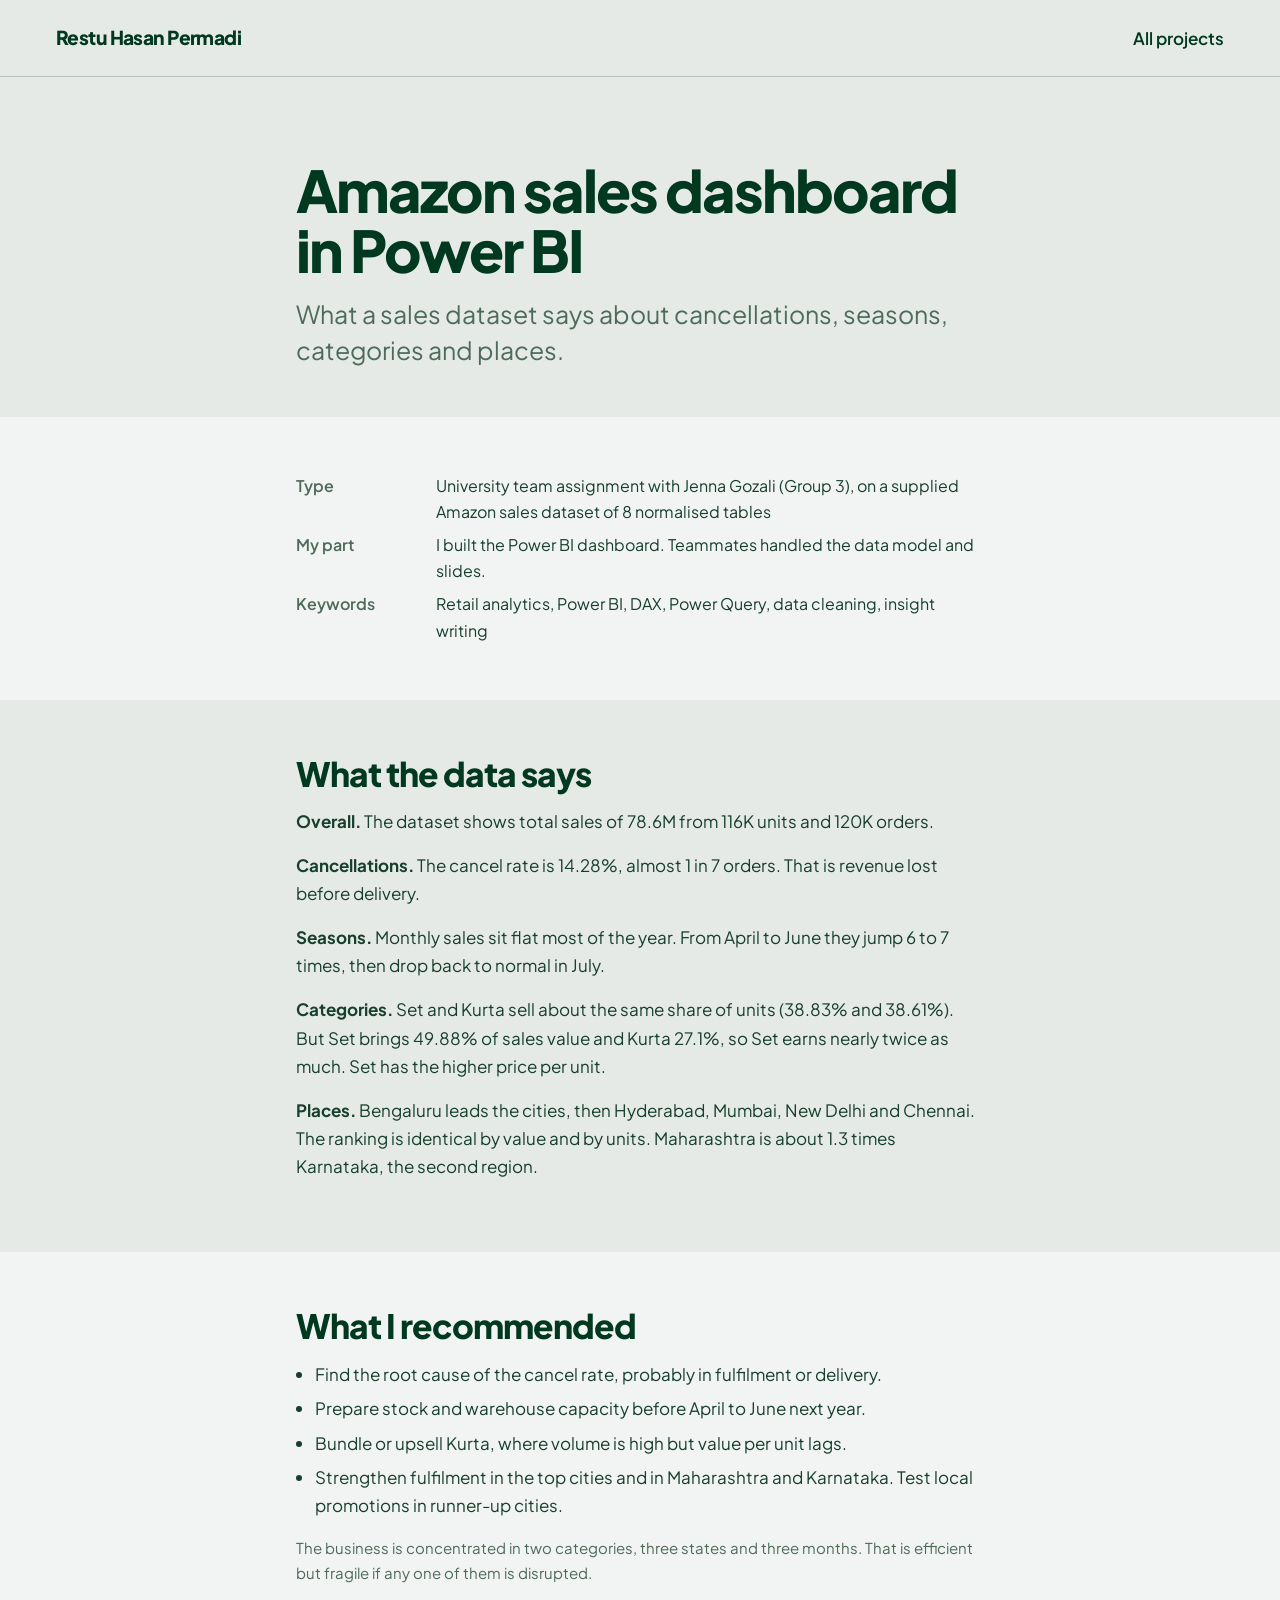
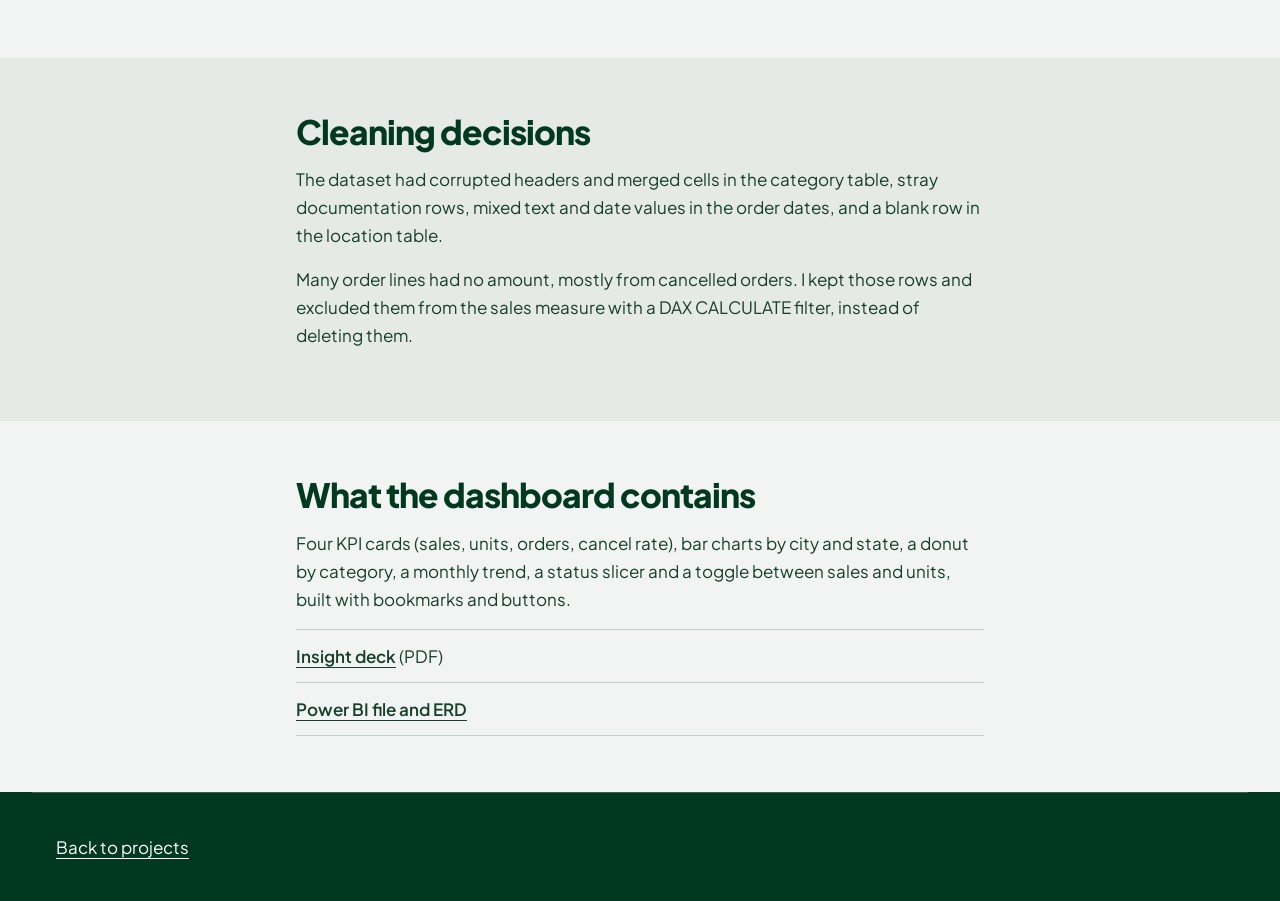
==== commit e57da452: "Add files via upload" ====
--- a/amazon-dashboard.html
+++ b/amazon-dashboard.html
@@ -5,7 +5,7 @@
   <meta name="viewport" content="width=device-width, initial-scale=1">
   <title>Amazon Sales Dashboard | Restu Hasan Permadi</title>
   <link rel="preconnect" href="https://fonts.googleapis.com"><link rel="preconnect" href="https://fonts.gstatic.com" crossorigin>
-  <link rel="stylesheet" href="https://fonts.googleapis.com/css2?family=Newsreader:ital,opsz,wght@0,6..72,300..600;1,6..72,300..600&display=swap">
+  <link rel="stylesheet" href="https://fonts.googleapis.com/css2?family=Plus+Jakarta+Sans:wght@300;400;500;600;700;800&display=swap">
   <link rel="stylesheet" href="style.css">
 </head>
 <body class="case">
@@ -13,7 +13,7 @@
 <header class="site">
   <nav class="wrap" aria-label="Sections">
     <a class="name" href="index.html">Restu Hasan Permadi</a>
-    <a href="index.html#work">All projects</a>
+    <a href="index.html#works">All projects</a>
   </nav>
 </header>
 
@@ -77,7 +77,7 @@
   </section>
 </main>
 
-<footer class="foot"><div class="wrap"><a href="index.html#work">Back to projects</a></div></footer>
+<footer class="foot"><div class="wrap"><a href="index.html#works">Back to projects</a></div></footer>
 
 </body>
 </html>
--- a/style.css
+++ b/style.css
@@ -1,204 +1,291 @@
 :root{
-  --bg:#f7f4ee;--paper:#fffdf9;--sand:#ece6d9;--sage:#c3d6cb;--ink:#1d1c1a;--mut:#67635b;--rule:#ddd7ca;
-  --clay:#d97757;--amber:#eba24b;--accent:#a8481f;--accent-d:#862f0e;
-  --serif:"Newsreader","Iowan Old Style","Palatino Linotype",Palatino,Georgia,serif;
-  --sans:-apple-system,BlinkMacSystemFont,"Segoe UI","Helvetica Neue",system-ui,sans-serif;
-  --mono:ui-monospace,"SF Mono",Menlo,Consolas,monospace;
+  --pale:#e5eae6;--card:#f1f4f2;--green:#003820;--green2:#0b4b2f;--mut:#4d6a5b;--line:rgba(0,56,32,.2);
+  --sans:"Plus Jakarta Sans",-apple-system,BlinkMacSystemFont,"Segoe UI","Helvetica Neue",system-ui,sans-serif;
+  --ease:cubic-bezier(.2,.7,.2,1);
 }
 *{box-sizing:border-box}
-html{scroll-behavior:smooth;scroll-padding-top:4.5rem}
-body{margin:0;background:var(--bg);color:var(--ink);font:1.1875rem/1.6 var(--serif)}
-h1,h2,h3{font-family:var(--serif);font-weight:400;line-height:1.08;letter-spacing:-.025em;margin:0 0 1rem}
-h1{font-size:clamp(3rem,8.2vw,6.25rem);letter-spacing:-.04em;line-height:.95}
-h2{font-size:clamp(2rem,4.4vw,3rem)}
-h3{font-size:1.35rem;letter-spacing:-.015em}
+html{scroll-behavior:smooth;scroll-padding-top:5.5rem;background:var(--pale)}
+body{margin:0;background:var(--pale);color:var(--green);font:400 1.0625rem/1.65 var(--sans);-webkit-font-smoothing:antialiased;overflow-x:hidden}
+h1,h2,h3{font-weight:800;line-height:1.05;letter-spacing:-.03em;margin:0 0 1rem}
+h2{font-size:clamp(2.1rem,4.6vw,3.5rem)}
+h3{font-size:1.25rem;letter-spacing:-.02em}
 p{margin:0 0 1rem}
-a{color:var(--accent);text-underline-offset:.2em}
-a:hover{color:var(--accent-d)}
-a:focus-visible,button:focus-visible{outline:2px solid var(--accent);outline-offset:3px}
-.wrap{max-width:68rem;margin:0 auto;padding:0 1.5rem}
+a{color:inherit;text-underline-offset:.22em}
+a:focus-visible,button:focus-visible{outline:2px solid var(--green);outline-offset:3px}
+.wrap{max-width:76rem;margin:0 auto;padding:0 1.5rem}
 .mut{color:var(--mut)}
-.c{text-align:center}
-.note{font-family:var(--sans);font-size:.9375rem;color:var(--mut)}
-.eyebrow{font-family:var(--mono);font-size:.8125rem;letter-spacing:.02em;color:var(--mut);margin:0 0 .75rem}
+.eyebrow{font-weight:600;font-size:.9375rem;margin:0 0 .85rem;display:flex;align-items:center;gap:.65rem}
+.eyebrow::before{content:"";width:2rem;height:2px;background:currentColor}
+.sub-p{max-width:40rem;color:var(--mut);margin-bottom:2.5rem;font-size:1.125rem}
+.lead{font-size:clamp(1.2rem,2.2vw,1.55rem);line-height:1.45;font-weight:400}
+.print-only{display:none}
+
+/* Buttons */
+.btn{display:inline-flex;align-items:center;justify-content:center;gap:.5rem;padding:.8rem 1.35rem;border-radius:12px;background:var(--green);color:#fff;border:2px solid var(--green);font:600 1rem/1.2 var(--sans);text-decoration:none;cursor:pointer;transition:transform .25s var(--ease),background .25s,color .25s}
+.btn:hover{transform:translateY(-2px);background:var(--green2);border-color:var(--green2);color:#fff}
+.btn.ghost{background:transparent;color:var(--green)}
+.btn.ghost:hover{background:var(--green);color:#fff}
+.btn.light{background:#fff;color:var(--green);border-color:#fff}
+.btn.light:hover{background:var(--pale);border-color:var(--pale);color:var(--green)}
+.btn.outline{background:transparent;color:#fff;border-color:rgba(255,255,255,.6)}
+.btn.outline:hover{background:#fff;color:var(--green);border-color:#fff}
 
 /* Top bar */
-.site{position:sticky;top:0;z-index:200;background:rgba(247,244,238,.9);-webkit-backdrop-filter:blur(10px);backdrop-filter:blur(10px);border-bottom:1px solid var(--rule);font-family:var(--sans)}
-.site .wrap{display:flex;align-items:center;gap:1.75rem;height:4rem;font-size:.9375rem;overflow-x:auto;white-space:nowrap}
-.site a{color:var(--ink);text-decoration:none}
-.site a:hover{color:var(--accent)}
-.site .name{font-family:var(--serif);font-weight:500;margin-right:auto;font-size:1.1875rem;letter-spacing:-.01em}
-
-section{padding:5rem 0}
-section+section{border-top:1px solid var(--rule)}
+.site{position:fixed;top:0;left:0;right:0;z-index:300;transition:transform .45s var(--ease),background .3s,box-shadow .3s}
+.site.solid{background:rgba(229,234,230,.92);-webkit-backdrop-filter:blur(12px);backdrop-filter:blur(12px);box-shadow:0 1px 0 var(--line)}
+.site.hide{transform:translateY(-100%)}
+.site .wrap{display:flex;align-items:center;justify-content:space-between;height:5.75rem;transition:height .3s}
+.site.solid .wrap{height:4.75rem}
+.logo{font-weight:800;font-size:1.5rem;line-height:.95;letter-spacing:-.04em;text-decoration:none;color:var(--green)}
+.nav-links{display:flex;align-items:center;gap:2.25rem}
+.nav-links a:not(.btn){text-decoration:none;font-size:1.125rem;position:relative}
+.nav-links a:not(.btn)::after{content:"";position:absolute;left:0;right:0;bottom:-.3rem;height:2px;background:var(--green);transform:scaleX(0);transform-origin:left;transition:transform .35s var(--ease)}
+.nav-links a:not(.btn):hover::after{transform:scaleX(1)}
 
 /* Hero */
-.intro{position:relative;overflow:hidden;padding:3.5rem 0 4.5rem;border-top:0;isolation:isolate}
-.hero-bg{position:absolute;inset:0;z-index:-1;pointer-events:none}
-.blob{position:absolute;display:block;opacity:.7;animation:morph 18s ease-in-out infinite,drift 30s ease-in-out infinite}
-.b1{width:28rem;height:28rem;left:-10rem;bottom:-9rem;background:var(--sage)}
-.b2{width:24rem;height:24rem;right:-8rem;top:-6rem;background:#f2dcc4;animation-delay:-6s,-12s}
-@keyframes morph{0%,100%{border-radius:58% 42% 55% 45%/48% 56% 44% 52%}33%{border-radius:42% 58% 40% 60%/58% 42% 58% 42%}66%{border-radius:52% 48% 62% 38%/40% 60% 40% 60%}}
-@keyframes drift{0%,100%{transform:translate(0,0) rotate(0)}50%{transform:translate(2.5rem,1.5rem) rotate(14deg)}}
-.doodle{position:absolute;inset:0;width:100%;height:100%}
-.draw{stroke:var(--ink);stroke-width:1.6;opacity:.35;stroke-dasharray:1;stroke-dashoffset:1;animation:draw 12s ease-in-out infinite}
-.d2{stroke:var(--clay);opacity:.7;animation-delay:-5s}
-@keyframes draw{0%{stroke-dashoffset:1}45%,70%{stroke-dashoffset:0}100%{stroke-dashoffset:-1}}
-.spark{stroke:var(--clay);stroke-width:2.6;animation:spin 26s linear infinite}
-.s1{transform:translate(1040px,120px)}
-@keyframes spin{to{transform:translate(1040px,120px) rotate(360deg)}}
-.dot{fill:var(--clay);transform-box:fill-box;transform-origin:center;animation:pulse 4s ease-in-out infinite}
-@keyframes pulse{50%{transform:scale(1.8);opacity:.35}}
-
-.hero{display:grid;grid-template-columns:minmax(0,1.12fr) minmax(0,1fr);gap:3rem;align-items:stretch}
-.hero-text{display:flex;flex-direction:column;animation:rise .9s cubic-bezier(.2,.7,.2,1) both}
-.hero h1{margin-bottom:1.75rem}
-.lead{font-size:clamp(1.25rem,2.2vw,1.5rem);line-height:1.4;max-width:30rem}
-.more-bio{max-width:30rem;color:var(--mut);font-size:1.0625rem}
-.links{display:flex;flex-wrap:wrap;align-items:center;gap:.6rem 1.25rem;margin-top:1.25rem;font-family:var(--sans);font-size:.9375rem}
-.btn{display:inline-block;background:var(--ink);color:#fff;border-radius:999px;padding:.7rem 1.35rem;text-decoration:none;font-weight:500}
-.btn:hover{background:var(--accent);color:#fff}
-.links a:not(.btn){color:var(--ink)}
-.links a:not(.btn)::after{content:" \2192"}
-.stats{display:flex;flex-wrap:wrap;gap:1.25rem 2.75rem;margin:auto 0 0;padding-top:2.5rem}
-.stats div{display:flex;flex-direction:column;border-top:1px solid var(--rule);padding-top:.9rem;min-width:7.5rem}
-.stats dt{order:2;font-family:var(--sans);font-size:.875rem;color:var(--mut);margin-top:.3rem}
-.stats dd{order:1;margin:0;font:400 3.5rem/1 var(--serif);letter-spacing:-.04em}
-
-.hero-photo{margin:0;animation:rise .9s .12s cubic-bezier(.2,.7,.2,1) both}
-.panel{position:relative;height:100%;min-height:34rem;background:var(--amber);border-radius:2.75rem;overflow:hidden;box-shadow:0 24px 50px -28px rgba(60,40,10,.45)}
-.panel::before{content:"";position:absolute;left:-1px;bottom:-1px;width:5.5rem;height:5.5rem;background:var(--bg);border-top-right-radius:2rem;z-index:2}
-.panel img{position:absolute;left:50%;bottom:0;width:92%;max-width:none;height:auto;transform:translateX(-50%)}
-.pill{position:absolute;z-index:3;font-family:var(--mono);font-size:.8125rem;background:#fff;color:var(--ink);padding:.35rem .85rem;border-radius:999px;box-shadow:0 6px 16px -8px rgba(0,0,0,.3);animation:bob 6s ease-in-out infinite}
-.p1{left:1.5rem;top:1.75rem}.p2{right:1.5rem;top:5.5rem;animation-delay:-3s}
-@keyframes bob{50%{transform:translateY(-6px)}}
-@keyframes rise{from{opacity:0;transform:translateY(22px)}to{opacity:1;transform:none}}
-
-/* Work: constellation header */
-.constellation{position:relative;max-width:64rem;height:30rem;margin-bottom:1rem}
-.lines{position:absolute;inset:0;width:100%;height:100%}
-.lines line{stroke:#c9c3b5;stroke-width:1;vector-effect:non-scaling-stroke}
-.ct{position:absolute;display:block;width:8.5rem;height:6.25rem;object-fit:cover;border-radius:8px;box-shadow:0 12px 24px -14px rgba(40,30,10,.5);animation:bob 9s ease-in-out infinite}
-.c1{left:3%;top:4%;rotate:-4deg}
-.c2{left:38%;top:0;rotate:3deg;animation-delay:-2s}
-.c3{right:6%;top:9%;rotate:-2deg;animation-delay:-4s}
-.c4{left:12%;bottom:3%;rotate:2deg;animation-delay:-6s}
-.c5{right:9%;bottom:4%;rotate:-3deg;animation-delay:-3s}
-.con-text{position:absolute;left:50%;top:50%;transform:translate(-50%,-50%);width:min(34rem,86%);text-align:center}
-.con-text h2{margin-bottom:.75rem}
-.con-text p:last-child{color:var(--mut);margin:0;font-size:1.0625rem}
-
-.cf{max-width:64rem;margin:0 auto;padding:0 1.5rem;--cw:min(21rem,72vw);--ch:calc(var(--cw) * .62)}
-.cf-stage{-webkit-mask-image:linear-gradient(90deg,transparent,#000 7%,#000 93%,transparent);mask-image:linear-gradient(90deg,transparent,#000 7%,#000 93%,transparent);position:relative;height:calc(var(--ch) + 3rem);perspective:1000px;overflow:hidden;touch-action:pan-y;cursor:grab;user-select:none;-webkit-user-select:none}
-.cf-stage.drag{cursor:grabbing}
-.cf-card{position:absolute;left:50%;top:50%;width:var(--cw);height:var(--ch);margin:calc(var(--ch) / -2) 0 0 calc(var(--cw) / -2);padding:0;border:0;border-radius:14px;overflow:hidden;background:#fff center/cover no-repeat;box-shadow:0 16px 34px -12px rgba(40,30,10,.4);transition:transform .45s ease,opacity .45s ease;font:inherit;color:inherit}
-.cf-stage.drag .cf-card{transition:none}
-.cf-card span{position:absolute;width:1px;height:1px;overflow:hidden;clip:rect(0 0 0 0)}
-.cf-cap{max-width:40rem;margin:1.5rem auto 0;text-align:center;min-height:15rem}
-.cf-cap h3{font-size:1.75rem;margin-bottom:.5rem}
-.cf-cap p{margin:0 auto .75rem}
-.facts{display:grid;grid-template-columns:7.5rem 1fr;gap:.35rem 1.25rem;margin:1rem auto;text-align:left;font-size:1rem;max-width:34rem}
-.facts dt{color:var(--mut);font-family:var(--mono);font-size:.8125rem;padding-top:.2rem}
+.hero{position:relative;overflow:hidden;padding-top:6.75rem;--sy:0}
+.hero-top{display:grid;grid-template-columns:1fr 1.4fr;gap:3rem;align-items:start;padding-top:3.5rem}
+.hey{font-size:1.5rem;font-weight:300;margin:0 0 .4rem;animation:up .9s var(--ease) both}
+.hello h1{font-size:clamp(3.25rem,7.4vw,6.25rem);line-height:.98;letter-spacing:-.04em;margin:0}
+.hello h1 span{display:block;overflow:hidden;padding-bottom:.06em}
+.hello h1 span{animation:up 1s var(--ease) both}
+.hello h1 span:nth-child(2){animation-delay:.1s}.hello h1 span:nth-child(3){animation-delay:.2s}
+.intro{padding-top:5.75rem;animation:up 1s .3s var(--ease) both}
+.sub{font-size:clamp(1.25rem,2vw,1.65rem);line-height:1.4;max-width:44rem}
+.cta-link{display:inline-flex;gap:.5rem;margin-top:1.5rem;font-weight:700;font-size:1.5rem;letter-spacing:-.02em;text-decoration:none}
+.cta-link span{display:inline-block;transition:transform .3s var(--ease)}
+.cta-link:hover span{transform:translateX(8px)}
+@keyframes up{from{opacity:0;transform:translateY(46px)}to{opacity:1;transform:none}}
+
+.stage{position:relative;height:clamp(28rem,43vw,40rem);margin-top:1rem}
+.pill{position:absolute;display:block;background:var(--green);border-radius:999px}
+.pa{width:min(34rem,50vw);height:min(9.5rem,13vw);left:50%;top:14%;margin-left:-8%;transform:rotate(-37deg) translateY(calc(var(--sy) * -.06px));animation:pill-a 1.2s .2s var(--ease) both}
+.pb{width:min(22rem,34vw);height:min(9.5rem,13vw);left:46%;top:60%;transform:translateY(calc(var(--sy) * .08px));animation:pill-b 1.2s .35s var(--ease) both}
+@keyframes pill-a{from{opacity:0;transform:rotate(-37deg) translate(-90px,60px)}to{opacity:1}}
+@keyframes pill-b{from{opacity:0;transform:translateX(120px)}to{opacity:1}}
+.photo{position:absolute;left:52%;bottom:0;height:100%;width:auto;transform:translateX(-50%);animation:rise 1.2s .25s var(--ease) both}
+@keyframes rise{from{opacity:0;transform:translate(-50%,70px)}to{opacity:1;transform:translate(-50%,0)}}
+.stat{position:absolute;text-align:center;animation:up 1s .7s var(--ease) both}
+.stat b{display:block;font-size:clamp(2.25rem,4vw,3.1rem);font-weight:800;letter-spacing:-.04em;line-height:1}
+.stat span{display:block;font-size:1.25rem;line-height:1.3;margin-top:.35rem}
+.s1{left:12%;bottom:4rem}
+.s2{right:3%;bottom:2.5rem}
+.squig{position:absolute;fill:none;stroke:var(--green);stroke-width:3;stroke-linecap:round;stroke-linejoin:round;overflow:visible}
+.squig path{stroke-dasharray:1;stroke-dashoffset:1;animation:draw 2s 1s var(--ease) forwards}
+.q1{width:7rem;left:26%;bottom:3.5rem}
+.q2{width:8.5rem;right:22%;bottom:3.5rem}
+@keyframes draw{to{stroke-dashoffset:0}}
+
+/* Sections */
+.sec{padding:7rem 0;position:relative}
+.sec.tight{padding:4.5rem 0}
+.two{display:grid;grid-template-columns:1fr 1.35fr;gap:4rem;align-items:start}
+.two h2{margin:0}
+.about .mut{font-size:1.0625rem}
+.facts3{display:grid;grid-template-columns:repeat(3,1fr);gap:1.25rem;margin-top:4rem}
+.fact{background:var(--card);border-radius:22px;padding:1.75rem 1.75rem 1.6rem;display:flex;flex-direction:column;gap:.5rem}
+.fact b{font-size:clamp(2.5rem,4.4vw,3.6rem);font-weight:800;letter-spacing:-.04em;line-height:1}
+.fact span{color:var(--mut);font-size:1rem;line-height:1.45}
+
+.marq{overflow:hidden;margin-top:3rem;-webkit-mask-image:linear-gradient(90deg,transparent,#000 8%,#000 92%,transparent);mask-image:linear-gradient(90deg,transparent,#000 8%,#000 92%,transparent)}
+.marq+.marq{margin-top:1rem}
+.marq-track{display:flex;gap:1rem;width:max-content;animation:marq 45s linear infinite}
+.marq.rev .marq-track{animation-direction:reverse;animation-duration:55s}
+.marq:hover .marq-track{animation-play-state:paused}
+.marq-track span{white-space:nowrap;padding:.85rem 1.6rem;border:2px solid var(--green);border-radius:999px;font-weight:600;font-size:1.0625rem}
+.marq.rev .marq-track span{background:var(--green);color:#fff}
+@keyframes marq{to{transform:translateX(-50%)}}
+
+/* Dark green section */
+.dark{background:var(--green);color:#fff;border-radius:40px 40px 0 0;margin-top:-1px}
+.dark .eyebrow,.dark .sub-p{color:#fff}
+.dark .sub-p{opacity:.8}
+.tabs{display:flex;flex-wrap:wrap;gap:.75rem;margin-bottom:2.5rem}
+.tabs button{font:600 1rem var(--sans);padding:.8rem 1.4rem;border-radius:999px;border:2px solid rgba(255,255,255,.45);background:transparent;color:#fff;cursor:pointer;transition:background .25s,color .25s,border-color .25s}
+.tabs button:hover{border-color:#fff}
+.tabs button[aria-selected=true]{background:#fff;color:var(--green);border-color:#fff}
+.chips{display:flex;flex-wrap:wrap;gap:.9rem;min-height:11rem;align-content:flex-start}
+.chips span{padding:1rem 1.5rem;border-radius:16px;background:rgba(255,255,255,.1);border:1px solid rgba(255,255,255,.18);font-size:1.0625rem;font-weight:500}
+.chips.swap span{animation:chip .6s var(--ease) both;animation-delay:calc(var(--i) * 55ms)}
+@keyframes chip{from{opacity:0;transform:translateY(22px) scale(.96)}to{opacity:1;transform:none}}
+
+/* Experience accordion */
+.dark+.sec{padding-top:7rem}
+.acc{border-top:2px solid var(--green);margin-top:2.5rem}
+.acc-item{border-bottom:1px solid var(--line)}
+.acc-head{display:grid;grid-template-columns:1fr auto auto;gap:1.5rem;align-items:center;width:100%;padding:1.75rem 0;background:none;border:0;color:inherit;font:inherit;text-align:left;cursor:pointer}
+.acc-head .t strong{display:block;font-size:clamp(1.25rem,2.2vw,1.65rem);font-weight:700;letter-spacing:-.02em;line-height:1.2}
+.acc-head .t em{display:block;font-style:normal;color:var(--mut);margin-top:.3rem}
+.acc-head .d{font-weight:500;white-space:nowrap}
+.acc-head .m{font-weight:600;min-width:6.5rem;text-align:right;position:relative}
+.acc-head .m .c{display:none}
+.acc-head[aria-expanded=true] .m .o{display:none}.acc-head[aria-expanded=true] .m .c{display:inline}
+.acc-head:hover .m{text-decoration:underline;text-underline-offset:.25em}
+.acc-body{max-height:0;overflow:hidden;transition:max-height .5s var(--ease)}
+.acc-body ul{margin:0;padding:0 0 1.75rem 1.2rem;color:var(--mut);max-width:48rem}
+.acc-body li{margin:.35rem 0}
+.sub-h{margin:4.5rem 0 0;font-size:clamp(1.5rem,3vw,2.1rem)}
+
+/* Works */
+.grid{display:grid;grid-template-columns:repeat(3,1fr);gap:1.5rem}
+.card{display:flex;flex-direction:column;background:var(--card);border-radius:24px;overflow:hidden;text-decoration:none;color:var(--green);transition:transform .45s var(--ease),box-shadow .45s var(--ease)}
+.card:hover{transform:translateY(-8px);box-shadow:0 28px 50px -28px rgba(0,56,32,.45)}
+.card .img{display:block;aspect-ratio:16/10;overflow:hidden;background:#cfd8d2}
+.card img{display:block;width:100%;height:100%;object-fit:cover;transition:transform .8s var(--ease)}
+.card:hover img{transform:scale(1.06)}
+.card .body{display:flex;flex-direction:column;gap:.7rem;padding:1.5rem 1.5rem 1.6rem;flex:1}
+.card h3{margin:0;font-size:1.4rem;line-height:1.2}
+.tags{display:flex;flex-wrap:wrap;gap:.5rem}
+.tags i{font-style:normal;font-size:.8125rem;font-weight:600;padding:.3rem .75rem;border-radius:999px;background:#fff;border:1px solid var(--line)}
+.line{color:var(--mut);font-size:.9875rem;line-height:1.5}
+.more-l{margin-top:auto;font-weight:700;display:flex;gap:.4rem;padding-top:.6rem}
+.more-l b{transition:transform .3s var(--ease)}
+.card:hover .more-l b{transform:translateX(6px)}
+.more-card{background:var(--green);color:#fff;justify-content:center}
+.more-card:hover{transform:none;box-shadow:none}
+.more-card .body{justify-content:center;align-items:flex-start;padding:2rem 1.75rem}
+.more-card h3{font-size:1.6rem}
+.more-card .line{color:rgba(255,255,255,.8)}
+.more-card .btn{background:#fff;color:var(--green);border-color:#fff;margin-top:.75rem}
+.more-card .btn:hover{background:var(--pale)}
+.more-work{margin-top:3rem;max-width:52rem}
+.list{list-style:none;margin:0;padding:0;border-top:2px solid var(--green)}
+.list li{padding:1.15rem 0;border-bottom:1px solid var(--line);display:grid;grid-template-columns:1fr auto;gap:.25rem 1.5rem;align-items:baseline;margin:0}
+.list strong{font-weight:700}
+.list .d{grid-column:1;color:var(--mut);font-size:.9875rem}
+.list .l{grid-row:1;grid-column:2;font-weight:600}
+
+/* Testimonial */
+.quote{background:var(--green);color:#fff;border-radius:32px;padding:clamp(2rem,5vw,4rem);display:grid;gap:1.5rem;justify-items:start}
+.qm{width:3.25rem;fill:rgba(255,255,255,.35)}
+.quote p{font-size:clamp(1.6rem,3.4vw,2.6rem);font-weight:500;line-height:1.25;letter-spacing:-.025em;max-width:48rem;margin:0}
+
+/* Others */
+.ogrid{display:grid;grid-template-columns:repeat(2,1fr);gap:1.5rem;margin-top:2.5rem}
+.oc{position:relative;display:flex;flex-direction:column;gap:.4rem;min-height:12.5rem;padding:1.75rem;border-radius:24px;background:var(--card);text-decoration:none;color:var(--green);transition:transform .45s var(--ease),background .3s,color .3s}
+.oc:hover{transform:translateY(-6px);background:var(--green);color:#fff}
+.oc .ol{font-weight:600;font-size:.9375rem;opacity:.75}
+.oc strong{font-size:1.65rem;font-weight:700;letter-spacing:-.02em;margin-top:auto;line-height:1.15}
+.oc .os{opacity:.75}
+.oc .oa{position:absolute;right:1.75rem;top:1.5rem;font-size:1.5rem;transition:transform .3s var(--ease)}
+.oc:hover .oa{transform:translateX(6px)}
+
+/* Closing call and footer */
+.closing{background:var(--green);color:#fff;padding:7.5rem 0 7rem;border-radius:40px 40px 0 0;margin-top:3rem;overflow:hidden}
+.closing h2{font-size:clamp(2.5rem,7vw,5.5rem);max-width:60rem;letter-spacing:-.045em}
+.close-cta{display:flex;flex-wrap:wrap;gap:.9rem;margin-top:2.25rem}
+.foot{background:var(--green);color:#fff;padding:0 0 2.5rem}
+.foot .wrap{display:flex;justify-content:space-between;align-items:flex-end;gap:1.5rem;padding-top:2.5rem;border-top:1px solid rgba(255,255,255,.2)}
+.foot .logo{color:#fff}
+.foot-links{display:flex;gap:1.75rem;flex-wrap:wrap}
+.foot-links a{text-decoration:none;opacity:.8}.foot-links a:hover{opacity:1;text-decoration:underline}
+
+/* Reveal on scroll (slide up, with a little offset between neighbours) */
+.js .rv{opacity:0;transform:translate3d(0,56px,0);transition:opacity .9s var(--ease),transform .9s var(--ease)}
+.js .rv.r1{transition-delay:.1s}.js .rv.r2{transition-delay:.2s}
+.js .rv.in{opacity:1;transform:none}
+.js .oc.rv{transition:opacity .9s var(--ease),transform .45s var(--ease),background .3s,color .3s}
+.js .card.rv{transition:opacity .9s var(--ease),transform .9s var(--ease),box-shadow .45s var(--ease)}
+.js .card.rv.in{transition:opacity .9s var(--ease),transform .45s var(--ease),box-shadow .45s var(--ease)}
+
+/* Case pages */
+.case .hero.wrap{display:block;max-width:46rem;padding:10rem 1.5rem 3rem;overflow:visible}
+.case .site{background:rgba(229,234,230,.92);-webkit-backdrop-filter:blur(12px);backdrop-filter:blur(12px);box-shadow:0 1px 0 var(--line)}
+.case .site .wrap{height:4.75rem}
+.case .site .wrap>a:not(.logo):not(.name){font-weight:600;text-decoration:none}
+.case .site .name{font-weight:800;font-size:1.2rem;letter-spacing:-.03em;text-decoration:none}
+.case .hero h1{font-size:clamp(2.1rem,5vw,3.6rem);line-height:1.05;letter-spacing:-.035em;animation:none}
+.case .hero .lead{color:var(--mut);margin-bottom:0}
+.case section{padding:3.5rem 0}
+.case .gray{background:var(--card)}
+.case section h2{max-width:46rem;margin-left:auto;margin-right:auto;padding:0 1.5rem;font-size:clamp(1.5rem,3vw,2.1rem)}
+.body-wrap,.body{max-width:46rem;margin:0 auto;padding:0 1.5rem}
+.case .body{color:#173f2d}
+.case .body a,.case .docs a{font-weight:600}
+.facts{display:grid;grid-template-columns:7.5rem 1fr;gap:.4rem 1.25rem;margin:1rem auto;font-size:1rem}
+.facts dt{color:var(--mut);font-weight:600}
 .facts dd{margin:0}
-.cf-ctl{display:flex;justify-content:center;gap:.75rem;margin-top:.5rem;font-family:var(--sans)}
-.cf-ctl button{font:inherit;font-size:.9375rem;background:none;border:1px solid var(--ink);border-radius:999px;padding:.5rem 1.35rem;color:var(--ink);cursor:pointer}
-.cf-ctl button:hover:not(:disabled){background:var(--ink);color:#fff}
-.cf-ctl button:disabled{color:#a39f95;border-color:var(--rule);cursor:default}
-
-.more{max-width:46rem;margin:4.5rem auto 0;padding:0 1.5rem}
-.more h3{margin-bottom:.25rem}
-.list{list-style:none;margin:1rem 0 0;padding:0}
-.list li{padding:.95rem 0;border-top:1px solid var(--rule);display:grid;grid-template-columns:1fr auto;gap:.25rem 1.5rem;align-items:baseline;margin:0}
-.list li:last-child{border-bottom:1px solid var(--rule)}
-.list strong{font-family:var(--sans);font-weight:600;font-size:1rem}
-.list .d{grid-column:1;color:var(--mut);font-size:1rem}
-.list .l{grid-row:1;grid-column:2;font-family:var(--sans);font-size:.9375rem}
-
-/* Experience */
-.wrap.sec-head{margin-bottom:2rem}
-.sec-head p{color:var(--mut);margin:0;max-width:40rem}
-.tl{list-style:none;margin:0;padding:0;max-width:46rem}
-.tl li{display:grid;grid-template-columns:9rem 1fr;gap:.25rem 2rem;padding:1.15rem 0;border-top:1px solid var(--rule);margin:0}
-.tl li:last-child{border-bottom:1px solid var(--rule)}
-.tl .when{font-family:var(--mono);color:var(--mut);font-size:.8125rem;padding-top:.3rem}
-.tl strong{font-family:var(--sans);font-weight:600;font-size:1rem}
-.tl p{margin:.15rem 0 0;color:var(--mut);font-size:1rem}
-.tools{max-width:46rem;margin-top:1.5rem;font-size:1.0625rem}
-
-.foot{border-top:1px solid var(--rule);padding:2rem 0;font-family:var(--sans);font-size:.9375rem;color:var(--mut)}
-.print-only{display:none}
-
-/* Case pages */
-.case .hero.wrap{display:block;max-width:43rem;padding:4rem 1.5rem 3rem}
-.case .hero h1{font-size:clamp(2.25rem,5.4vw,3.75rem);letter-spacing:-.035em;line-height:1.02}
-.case .hero .lead{color:var(--mut);margin-bottom:0;max-width:none}
-.case section{padding:3rem 0}
-.case .gray{background:var(--sand)}
-.case section h2{max-width:43rem;margin-left:auto;margin-right:auto;padding:0 1.5rem;font-size:clamp(1.65rem,3.4vw,2.2rem)}
-.body{max-width:43rem;margin:0 auto;padding:0 1.5rem}
 .case .facts{margin:0;max-width:none}
-table{border-collapse:collapse;width:100%;font-size:1rem;margin:1.25rem 0;font-family:var(--sans)}
-th,td{text-align:left;padding:.6rem .75rem .6rem 0;border-bottom:1px solid var(--rule);vertical-align:top}
-th{font-weight:600}
+table{border-collapse:collapse;width:100%;font-size:.9875rem;margin:1.25rem 0}
+th,td{text-align:left;padding:.7rem .75rem .7rem 0;border-bottom:1px solid var(--line);vertical-align:top}
+th{font-weight:700}
 td.n,th.n{text-align:right;padding-right:0;white-space:nowrap}
-.docs{list-style:none;padding:0;margin:1rem 0 0;font-family:var(--sans)}
-.docs li{padding:.55rem 0;border-top:1px solid var(--rule);margin:0}
-.docs li:last-child{border-bottom:1px solid var(--rule)}
+.docs{list-style:none;padding:0;margin:1rem 0 0}
+.docs li{padding:.75rem 0;border-top:1px solid var(--line);margin:0}
+.docs li:last-child{border-bottom:1px solid var(--line)}
 ol,ul{padding-left:1.2rem}
 li{margin-bottom:.4rem}
-
-@media (max-width:56rem){
-  .hero{grid-template-columns:1fr;gap:2.5rem}
-  .hero-photo{order:-1}
-  .panel{min-height:0;height:26rem}
-  .panel img{width:min(78%,22rem)}
-  section{padding:4rem 0}
-  .constellation{height:28rem}
+.note{font-size:.9375rem;color:var(--mut)}
+
+@media (max-width:64rem){
+  .grid{grid-template-columns:repeat(2,1fr)}
+  .nav-links{gap:1.4rem}.nav-links a:not(.btn){font-size:1rem}
+}
+@media (max-width:52rem){
+  .site .wrap{height:4.75rem}
+  .nav-links a:not(.btn):not(:first-child){display:none}
+  .nav-links a:nth-child(2){display:inline}
+  .hero-top{grid-template-columns:1fr;gap:1.5rem;padding-top:2rem}
+  .intro{padding-top:0}
+  .stage{height:30rem}
+  .photo{left:50%}
+  .pa{left:44%;top:10%}.pb{left:50%;top:52%}
+  .s1{left:2%;bottom:1.5rem}.s2{right:2%;bottom:7rem}
+  .q1,.q2{display:none}
+  .two{grid-template-columns:1fr;gap:1.5rem}
+  .facts3{grid-template-columns:1fr}
+  .sec{padding:5rem 0}
+  .acc-head{grid-template-columns:1fr auto;gap:.4rem 1rem;padding:1.4rem 0}
+  .acc-head .d{grid-column:1;grid-row:2;font-size:.9375rem}
+  .acc-head .m{grid-column:2;grid-row:1 / span 2;min-width:0}
+  .ogrid{grid-template-columns:1fr}
+  .dark,.closing{border-radius:28px 28px 0 0}
 }
 @media (max-width:34rem){
-  body{font-size:1.125rem}
-  .panel{height:23rem;border-radius:2rem}
-  .panel::before{width:4rem;height:4rem}
-  .stats{display:grid;grid-template-columns:repeat(3,1fr);gap:1rem}.stats dd{font-size:2.5rem}.stats div{min-width:0}.stats dt{font-size:.8125rem}
-  .p1{left:1rem;top:1rem}.p2{right:1rem;top:auto;bottom:1.25rem}
+  .nav-links a:nth-child(2){display:none}
+  .grid{grid-template-columns:1fr}
+  .stage{height:26rem}
+  .stat span{font-size:1rem}
+  .foot .wrap{flex-direction:column;align-items:flex-start}
   .facts{grid-template-columns:1fr;gap:0}.facts dd{margin-bottom:.6rem}
-  .tl li{grid-template-columns:1fr}
   .list li{grid-template-columns:1fr}.list .l{grid-row:auto;grid-column:1}
-  .constellation{height:30rem}
-  .ct{width:5.75rem;height:4.25rem}
-  .c2{left:34%}.c3{right:3%}.c4{left:4%}.c5{right:4%}
-  .con-text{width:92%}
 }
 @media (prefers-reduced-motion:reduce){
-  html{scroll-behavior:auto}.cf-card{transition:none}
-  .blob,.draw,.spark,.dot,.pill,.ct,.hero-text,.hero-photo{animation:none!important}.draw{stroke-dashoffset:0}
-}
-
+  html{scroll-behavior:auto}
+  *,*::before,*::after{animation:none!important;transition:none!important}
+  .js .rv{opacity:1;transform:none}
+  .squig path{stroke-dashoffset:0}
+  .marq-track{animation:none!important}
+}
+
+/* Paper version (Save as PDF) */
 @media print{
   @page{size:A4;margin:14mm}
-  body{font-size:10.5pt;line-height:1.45;background:#fff;-webkit-print-color-adjust:exact;print-color-adjust:exact}
-  .site,.cf,.btn,noscript,.no-print,.cf-ctl,.foot,.hero-bg,.lines,.ct,.pill{display:none!important}
+  html,body{background:#fff}
+  body{font-size:10pt;line-height:1.45;-webkit-print-color-adjust:exact;print-color-adjust:exact}
+  .site,.marq,.tabs,.btn,.squig,.pill,.more-card,.cta-link,.acc-head .m,.quote .btn{display:none!important}
   .print-only{display:block}
-  section{padding:1rem 0;border-top:1px solid var(--rule)}
-  .intro{padding-top:0;overflow:visible}
-  .hero{grid-template-columns:1fr 6.5cm;gap:.8cm}
-  .hero-photo{order:0;animation:none}.hero-text{animation:none}
-  .panel{min-height:0;height:9cm;border-radius:20px;box-shadow:none}
-  .panel img{width:92%}
-  .panel::before{background:#fff}
-  h1{font-size:34pt}
-  h2{font-size:16pt;break-after:avoid}
-  .stats dd{font-size:24pt}
-  .constellation{height:auto;margin:0}
-  .con-text{position:static;transform:none;width:auto;text-align:left}
-  a{color:var(--ink)}
-  .case .gray{background:#fff}
-  .case section{padding:.8rem 0}
+  .js .rv{opacity:1!important;transform:none!important}
+  *{animation:none!important}
+  .hero{padding-top:0}
+  .hero-top{padding-top:0;gap:1cm}
+  .hello h1{font-size:30pt}
+  .stage{height:7cm;margin-top:.3cm}.photo{height:100%}
+  .stat{display:none}
+  .sec{padding:.8cm 0}.sec.tight{padding:.5cm 0}
+  .dark{background:#fff;color:var(--green);border-radius:0}
+  .dark .eyebrow,.dark .sub-p{color:var(--green)}
+  .chips span{background:#fff;border:1px solid #999;color:#000}
+  .acc-body{max-height:none!important;overflow:visible}
+  .more-work{display:block!important}
+  .grid{grid-template-columns:repeat(2,1fr)}
+  .card{break-inside:avoid;background:#fff;border:1px solid #bbb;border-radius:12px}
+  .quote{background:#fff;color:var(--green);border:1px solid #bbb}.qm{fill:#bbb}
+  .closing,.foot{background:#fff;color:var(--green);border-radius:0;padding:.8cm 0}
+  .closing{display:none}
+  .foot{display:none}
   .case .hero.wrap{padding:.5rem 0}
-  .pl{display:grid;gap:.9rem;max-width:44rem;margin:1rem auto 0;padding:0 1.5rem}
-  .pl article{break-inside:avoid;border-top:1px solid var(--rule);padding-top:.6rem}
-  .pl img{display:block;width:7.5cm;height:auto;border-radius:4px;margin-bottom:.4rem}
-  .pl h3{font-size:12pt;margin-bottom:.2rem}
-  .pl p{margin-bottom:.2rem}
-  table,.docs li,.tl li,.list li{break-inside:avoid}
-}
+  .case section{padding:.8rem 0}.case .gray{background:#fff}
+  table,.docs li,.list li,.acc-item{break-inside:avoid}
+  h2{break-after:avoid}
+}
